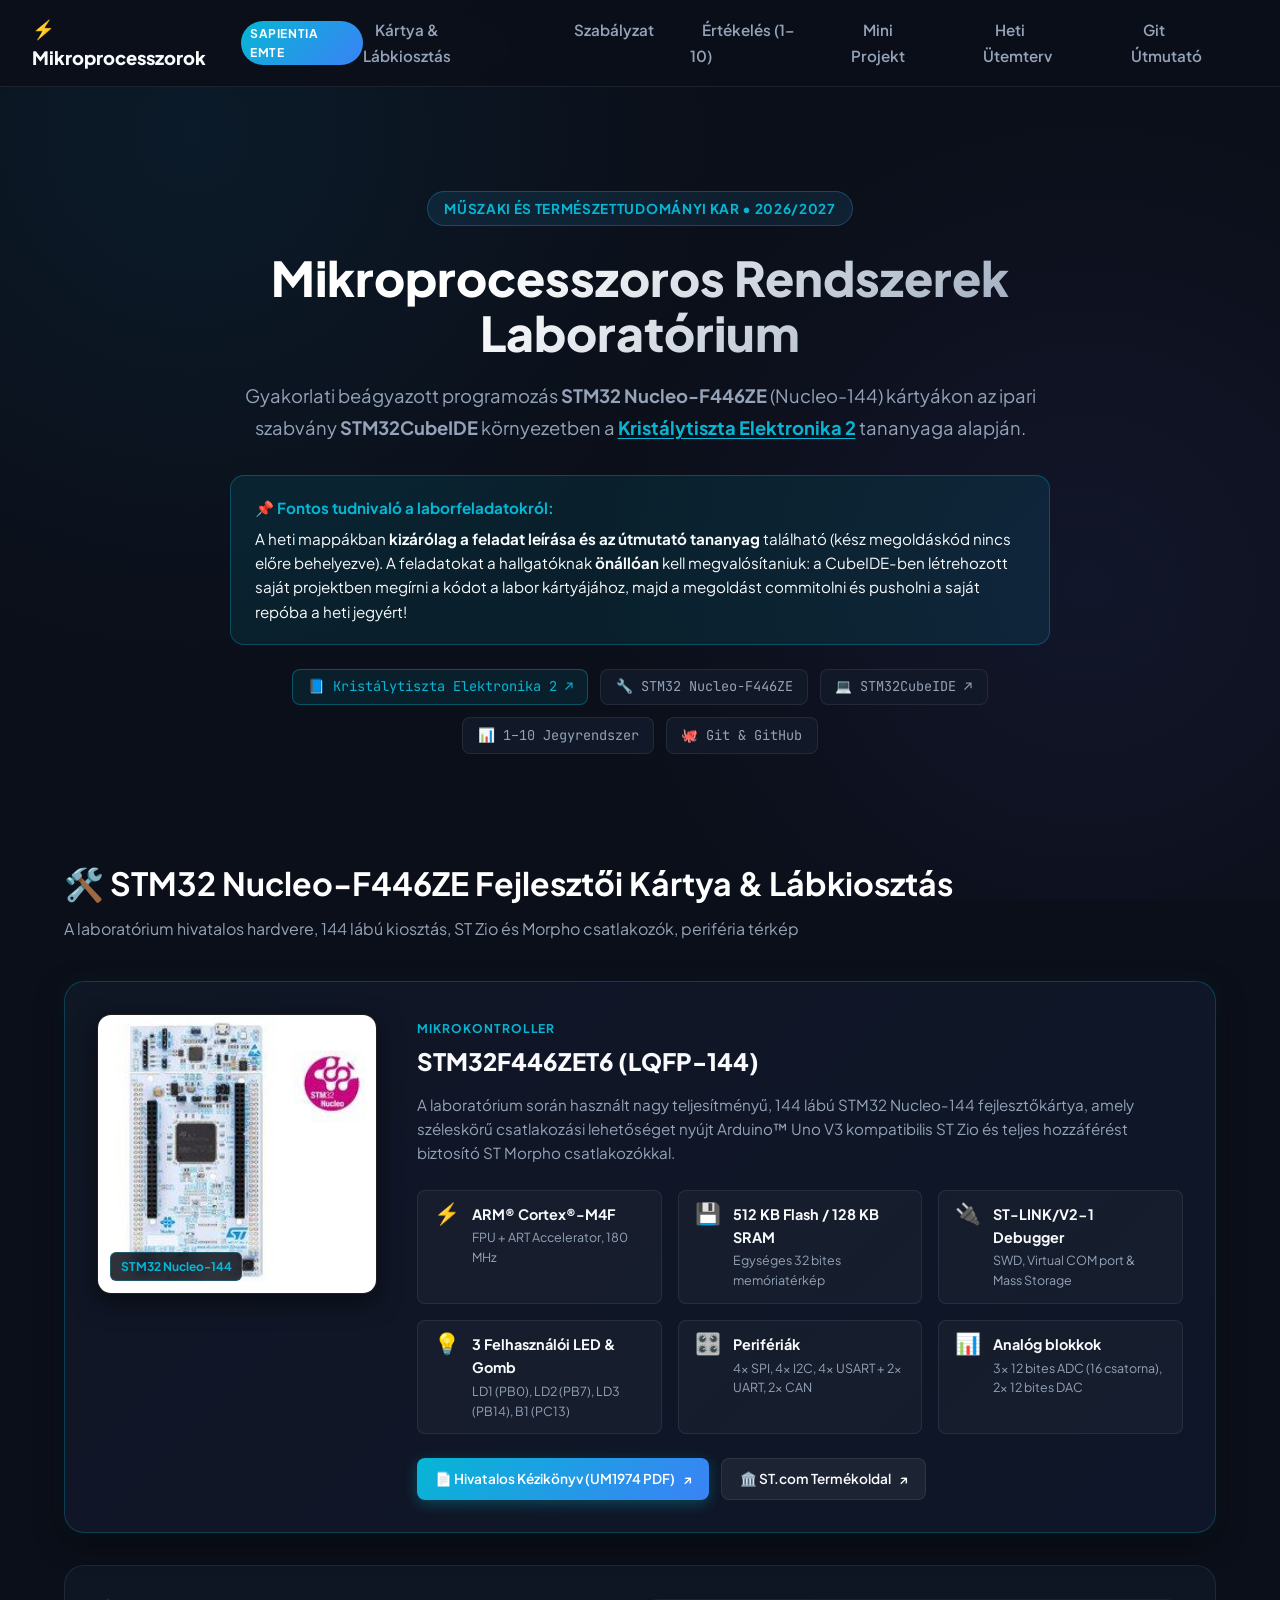
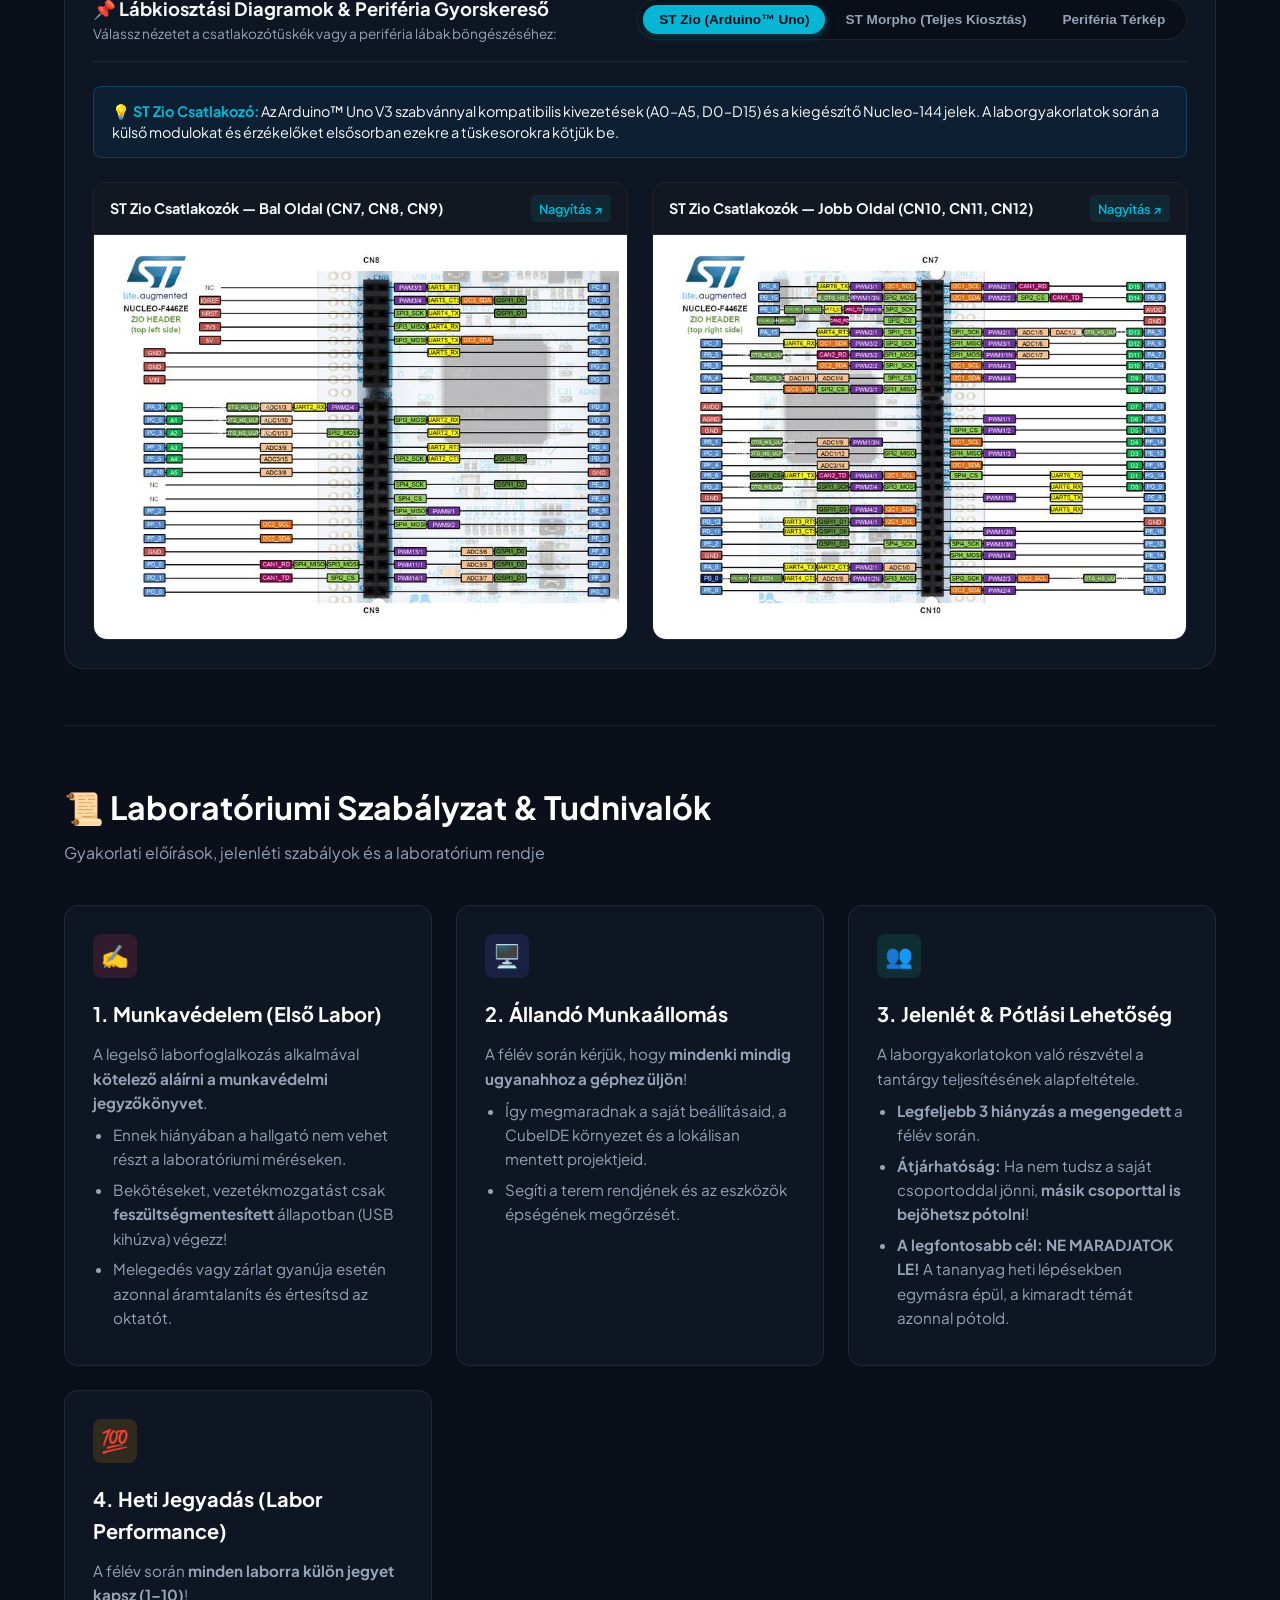
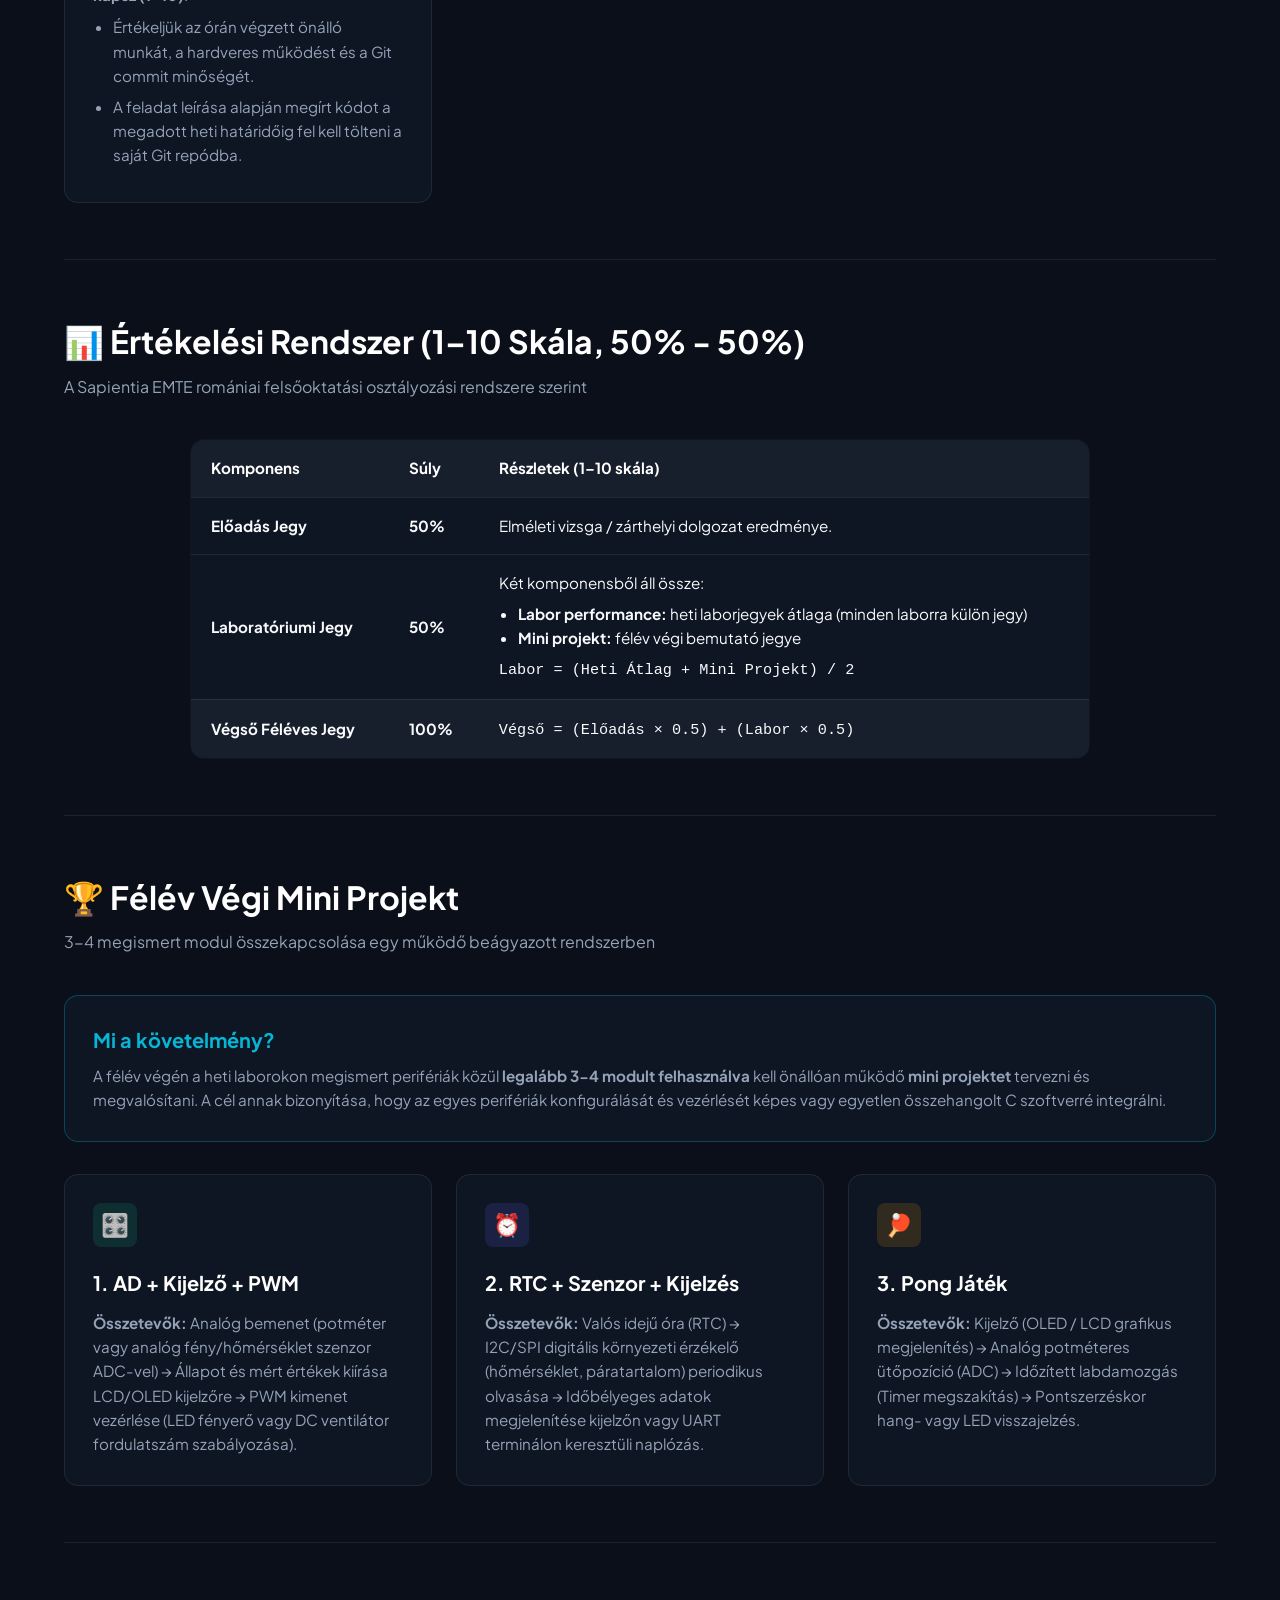
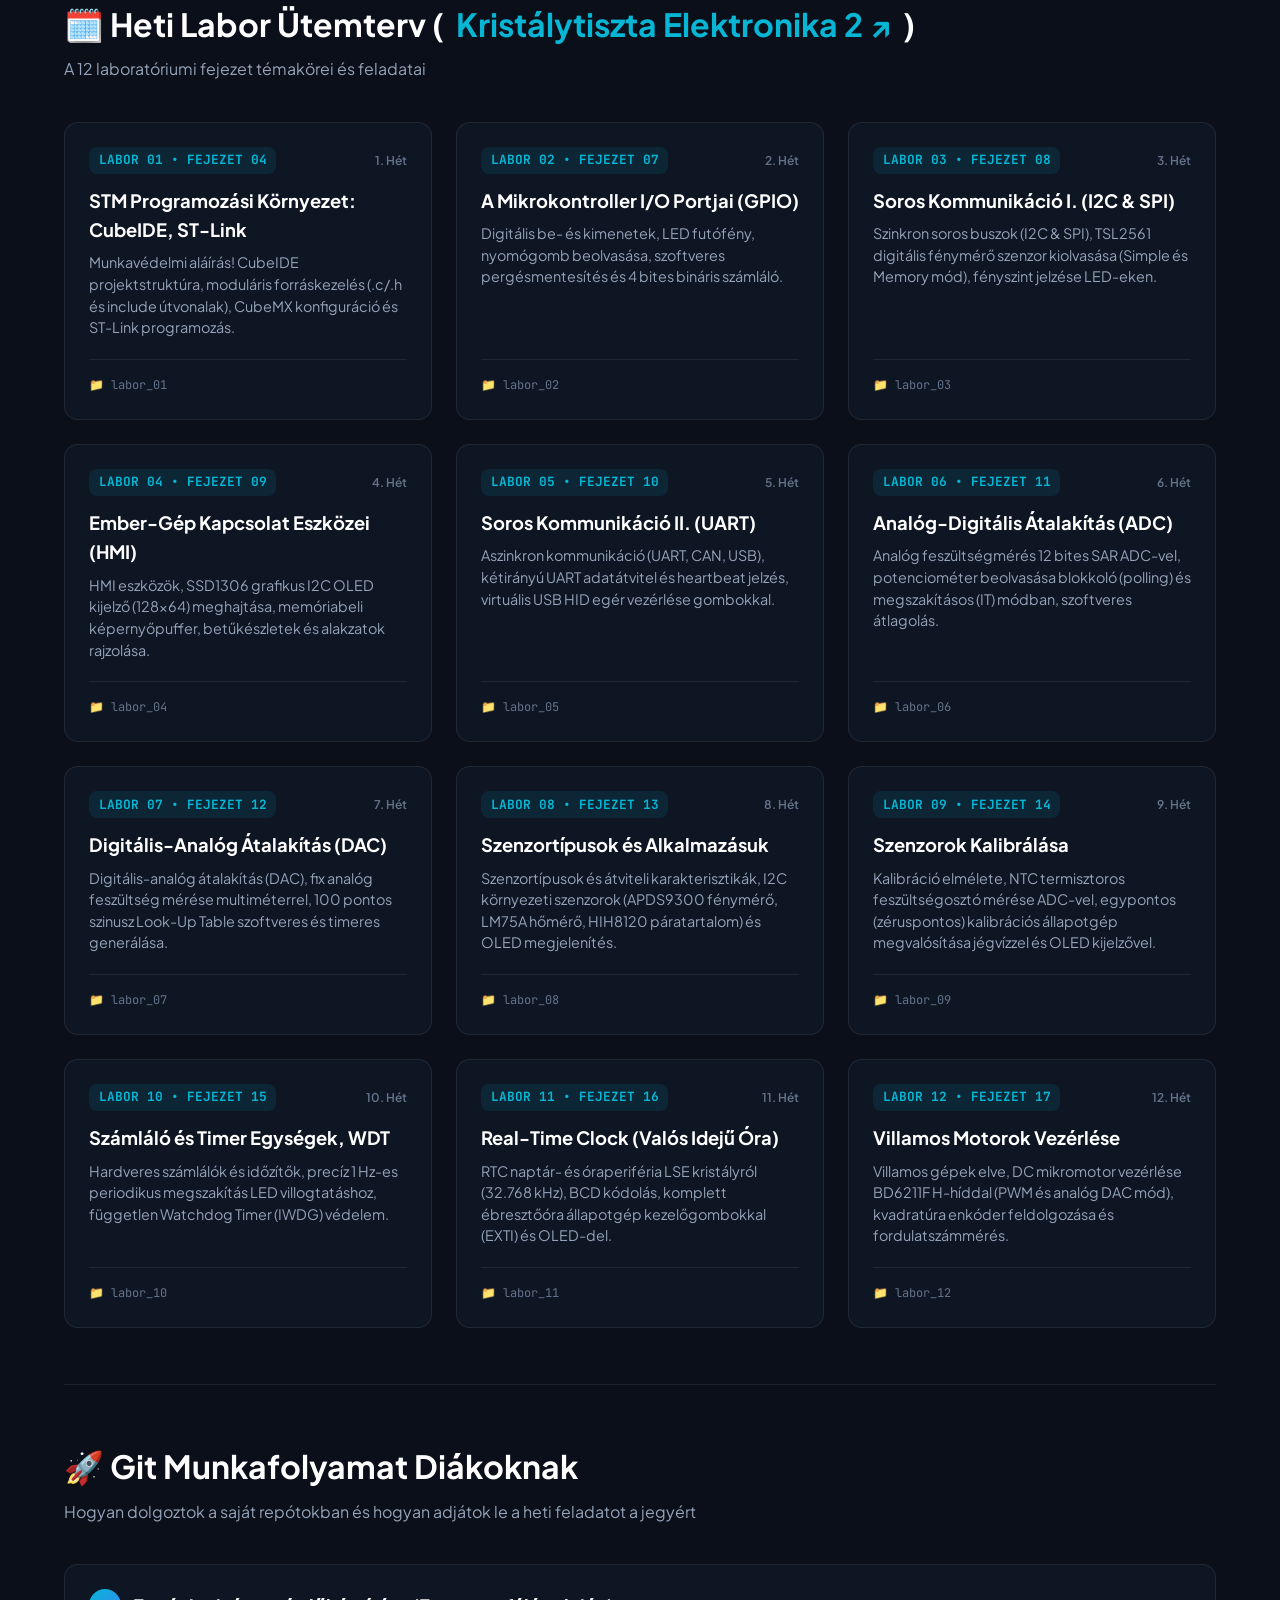
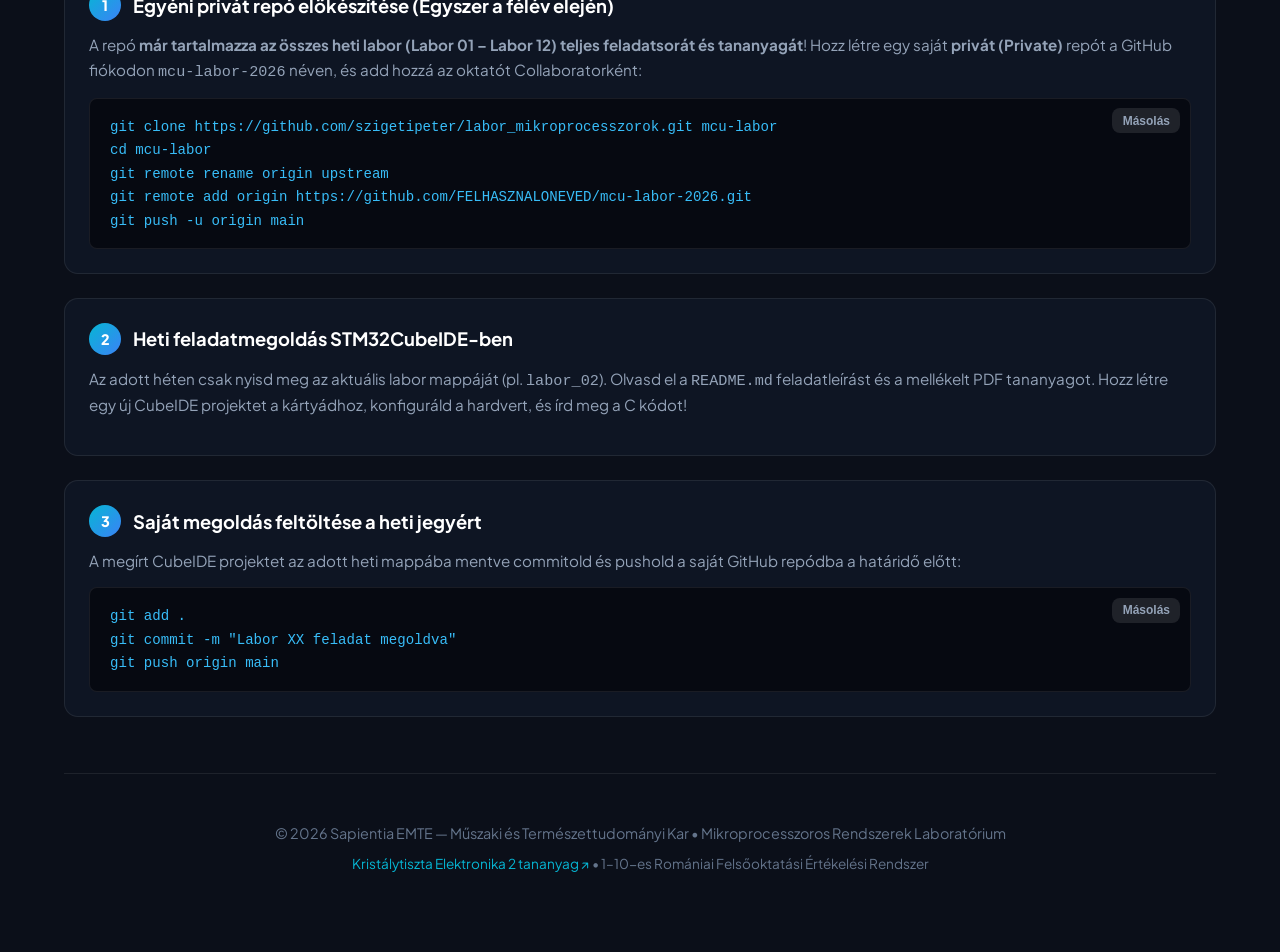
==== docs/index.html @ a6f8deb2 "Labor gyakorlatok" ====
<!DOCTYPE html>
<html lang="hu">
<head>
  <meta charset="UTF-8">
  <meta name="viewport" content="width=device-width, initial-scale=1.0">
  <title>Mikroprocesszoros Rendszerek Laboratórium | Sapientia EMTE</title>
  <meta name="description" content="Hivatalos laboratóriumi útmutató, szabályzat, 1-10-es értékelési rendszer, heti tananyag és mini projekt követelmények.">
  <link rel="stylesheet" href="style.css">
</head>
<body>

  <!-- NAVIGATION -->
  <nav class="navbar">
    <a href="#" class="nav-brand">
      <span>⚡ Mikroprocesszorok</span>
      <span class="nav-badge">Sapientia EMTE</span>
    </a>
    <ul class="nav-links">
      <li><a href="#hardver">Kártya & Lábkiosztás</a></li>
      <li><a href="#szabalyzat">Szabályzat</a></li>
      <li><a href="#erteceles">Értékelés (1–10)</a></li>
      <li><a href="#miniprojekt">Mini Projekt</a></li>
      <li><a href="#utemterv">Heti Ütemterv</a></li>
      <li><a href="#git-utmutato">Git Útmutató</a></li>
    </ul>
  </nav>

  <div class="container">

    <!-- HERO SECTION -->
    <header class="hero">
      <div class="hero-subtitle">Műszaki és Természettudományi Kar • 2026/2027</div>
      <h1>Mikroprocesszoros Rendszerek Laboratórium</h1>
      <p>
        Gyakorlati beágyazott programozás <strong>STM32 Nucleo-F446ZE</strong> (Nucleo-144) kártyákon az ipari szabvány <strong>STM32CubeIDE</strong> környezetben a <a href="https://crystalclearelectronics2.eu/hu/" target="_blank" rel="noopener noreferrer" style="color: var(--accent-cyan); text-decoration: underline; text-underline-offset: 3px;"><strong>Kristálytiszta Elektronika 2</strong></a> tananyaga alapján.
      </p>

      <!-- FONTOS MEGJEGYZÉS: FELADATOK ÉS KÓDÍRÁS -->
      <div style="background: rgba(6, 182, 212, 0.1); border: 1px solid rgba(6, 182, 212, 0.3); border-radius: var(--radius-md); padding: 1.25rem 1.5rem; margin: 1.5rem auto; max-width: 820px; text-align: left; font-size: 0.95rem;">
        <strong style="color: var(--accent-cyan); display: flex; align-items: center; gap: 0.5rem; margin-bottom: 0.4rem;">
          📌 Fontos tudnivaló a laborfeladatokról:
        </strong>
        A heti mappákban <strong>kizárólag a feladat leírása és az útmutató tananyag</strong> található (kész megoldáskód nincs előre behelyezve). 
        A feladatokat a hallgatóknak <strong>önállóan</strong> kell megvalósítaniuk: a CubeIDE-ben létrehozott saját projektben megírni a kódot a labor kártyájához, majd a megoldást commitolni és pusholni a saját repóba a heti jegyért!
      </div>

      <div class="hero-tags">
        <a href="https://crystalclearelectronics2.eu/hu/" target="_blank" rel="noopener noreferrer" class="tag tag-highlight" title="Kristálytiszta Elektronika 2 hivatalos tananyag weboldal">
          📘 Kristálytiszta Elektronika 2 ↗
        </a>
        <a href="#hardver" class="tag" title="Ugrás a kártya és lábkiosztás szekcióhoz">
          🔧 STM32 Nucleo-F446ZE
        </a>
        <a href="https://www.st.com/en/development-tools/stm32cubeide.html" target="_blank" rel="noopener noreferrer" class="tag" title="STMicroelectronics STM32CubeIDE">
          💻 STM32CubeIDE ↗
        </a>
        <a href="#erteceles" class="tag" title="Ugrás az értékelési rendszerhez">
          📊 1–10 Jegyrendszer
        </a>
        <a href="#git-utmutato" class="tag" title="Ugrás a Git munkafolyamathoz">
          🐙 Git & GitHub
        </a>
      </div>
    </header>

    <!-- SECTION: FEJLESZTŐI KÁRTYA & LÁBKIOSZTÁS -->
    <section id="hardver">
      <div class="section-header">
        <h2>🛠️ STM32 Nucleo-F446ZE Fejlesztői Kártya & Lábkiosztás</h2>
        <p>A laboratórium hivatalos hardvere, 144 lábú kiosztás, ST Zio és Morpho csatlakozók, periféria térkép</p>
      </div>

      <!-- KÁRTYA ÁTTEKINTÉS ÉS FŐBB SPECIFIKÁCIÓK -->
      <div class="card board-card" style="margin-bottom: 2rem;">
        <div class="board-overview-grid">
          <div class="board-image-wrap">
            <img src="img/nucleo_f446ze.jpg" alt="STM32 Nucleo-F446ZE Fejlesztői Kártya" class="board-photo">
            <div class="board-photo-badge">STM32 Nucleo-144</div>
          </div>
          <div class="board-info-wrap">
            <div class="board-chip-title">
              <span class="chip-label">Mikrokontroller</span>
              <h3>STM32F446ZET6 (LQFP-144)</h3>
            </div>
            <p class="board-summary">
              A laboratórium során használt nagy teljesítményű, 144 lábú STM32 Nucleo-144 fejlesztőkártya, amely széleskörű csatlakozási lehetőséget nyújt Arduino™ Uno V3 kompatibilis ST Zio és teljes hozzáférést biztosító ST Morpho csatlakozókkal.
            </p>

            <div class="specs-grid">
              <div class="spec-item">
                <span class="spec-icon">⚡</span>
                <div>
                  <strong>ARM® Cortex®-M4F</strong>
                  <small>FPU + ART Accelerator, 180 MHz</small>
                </div>
              </div>
              <div class="spec-item">
                <span class="spec-icon">💾</span>
                <div>
                  <strong>512 KB Flash / 128 KB SRAM</strong>
                  <small>Egységes 32 bites memóriatérkép</small>
                </div>
              </div>
              <div class="spec-item">
                <span class="spec-icon">🔌</span>
                <div>
                  <strong>ST-LINK/V2-1 Debugger</strong>
                  <small>SWD, Virtual COM port & Mass Storage</small>
                </div>
              </div>
              <div class="spec-item">
                <span class="spec-icon">💡</span>
                <div>
                  <strong>3 Felhasználói LED & Gomb</strong>
                  <small>LD1 (PB0), LD2 (PB7), LD3 (PB14), B1 (PC13)</small>
                </div>
              </div>
              <div class="spec-item">
                <span class="spec-icon">🎛️</span>
                <div>
                  <strong>Perifériák</strong>
                  <small>4x SPI, 4x I2C, 4x USART + 2x UART, 2x CAN</small>
                </div>
              </div>
              <div class="spec-item">
                <span class="spec-icon">📊</span>
                <div>
                  <strong>Analóg blokkok</strong>
                  <small>3x 12 bites ADC (16 csatorna), 2x 12 bites DAC</small>
                </div>
              </div>
            </div>

            <div class="doc-links">
              <a href="https://www.st.com/resource/en/user_manual/um1974-stm32-nucleo144-boards-mb1137-stmicroelectronics.pdf" target="_blank" rel="noopener noreferrer" class="btn btn-primary">
                <span>📄 Hivatalos Kézikönyv (UM1974 PDF)</span>
                <span class="external-icon">↗</span>
              </a>
              <a href="https://www.st.com/en/evaluation-tools/nucleo-f446ze.html" target="_blank" rel="noopener noreferrer" class="btn btn-secondary">
                <span>🏛️ ST.com Termékoldal</span>
                <span class="external-icon">↗</span>
              </a>
            </div>
          </div>
        </div>
      </div>

      <!-- INTERAKTÍV LÁBKIOSZTÁSI DIAGRAMOK & TÁBLÁZATOK -->
      <div class="diagram-section-card">
        <div class="diagram-tabs-header">
          <div class="tab-title-group">
            <h3>📌 Lábkiosztási Diagramok & Periféria Gyorskereső</h3>
            <p>Válassz nézetet a csatlakozótüskék vagy a periféria lábak böngészéséhez:</p>
          </div>
          <div class="diagram-tabs" role="tablist">
            <button class="diagram-tab-btn active" data-tab="tab-zio" role="tab" aria-selected="true">
              ST Zio (Arduino™ Uno)
            </button>
            <button class="diagram-tab-btn" data-tab="tab-morpho" role="tab" aria-selected="false">
              ST Morpho (Teljes Kiosztás)
            </button>
            <button class="diagram-tab-btn" data-tab="tab-periferiak" role="tab" aria-selected="false">
              Periféria Térkép
            </button>
          </div>
        </div>

        <!-- TAB 1: ST ZIO CONNECTORS -->
        <div class="diagram-panel active" id="tab-zio" role="tabpanel">
          <div class="panel-desc-alert">
            <strong>💡 ST Zio Csatlakozó:</strong> Az Arduino™ Uno V3 szabvánnyal kompatibilis kivezetések (A0–A5, D0–D15) és a kiegészítő Nucleo-144 jelek. A laborgyakorlatok során a külső modulokat és érzékelőket elsősorban ezekre a tüskesorokra kötjük be.
          </div>
          <div class="diagram-grid">
            <div class="diagram-box">
              <div class="diagram-box-header">
                <h4>ST Zio Csatlakozók — Bal Oldal (CN7, CN8, CN9)</h4>
                <a href="img/nucleo_f446ze_zio_left.jpg" target="_blank" class="zoom-link" title="Megnyitás teljes méretben">Nagyítás ↗</a>
              </div>
              <div class="diagram-img-wrap">
                <img src="img/nucleo_f446ze_zio_left.jpg" alt="ST Zio Bal Oldal Lábkiosztás" loading="lazy">
              </div>
            </div>
            <div class="diagram-box">
              <div class="diagram-box-header">
                <h4>ST Zio Csatlakozók — Jobb Oldal (CN10, CN11, CN12)</h4>
                <a href="img/nucleo_f446ze_zio_right.jpg" target="_blank" class="zoom-link" title="Megnyitás teljes méretben">Nagyítás ↗</a>
              </div>
              <div class="diagram-img-wrap">
                <img src="img/nucleo_f446ze_zio_right.jpg" alt="ST Zio Jobb Oldal Lábkiosztás" loading="lazy">
              </div>
            </div>
          </div>
        </div>

        <!-- TAB 2: ST MORPHO CONNECTORS -->
        <div class="diagram-panel" id="tab-morpho" role="tabpanel" style="display: none;">
          <div class="panel-desc-alert">
            <strong>🔌 ST Morpho Csatlakozó:</strong> A kétoldali sűrű tüskesor közvetlen hozzáférést biztosít a kontroller mind az 144 kivezetéséhez (CN11 és CN12).
          </div>
          <div class="diagram-grid">
            <div class="diagram-box">
              <div class="diagram-box-header">
                <h4>ST Morpho Csatlakozók — Bal Oldal (CN11)</h4>
                <a href="img/nucleo_f446ze_morpho_left.jpg" target="_blank" class="zoom-link" title="Megnyitás teljes méretben">Nagyítás ↗</a>
              </div>
              <div class="diagram-img-wrap">
                <img src="img/nucleo_f446ze_morpho_left.jpg" alt="ST Morpho Bal Oldal Lábkiosztás" loading="lazy">
              </div>
            </div>
            <div class="diagram-box">
              <div class="diagram-box-header">
                <h4>ST Morpho Csatlakozók — Jobb Oldal (CN12)</h4>
                <a href="img/nucleo_f446ze_morpho_right.jpg" target="_blank" class="zoom-link" title="Megnyitás teljes méretben">Nagyítás ↗</a>
              </div>
              <div class="diagram-img-wrap">
                <img src="img/nucleo_f446ze_morpho_right.jpg" alt="ST Morpho Jobb Oldal Lábkiosztás" loading="lazy">
              </div>
            </div>
          </div>
        </div>

        <!-- TAB 3: PERIFÉRIA GYORSKERESŐ TÁBLÁZAT -->
        <div class="diagram-panel" id="tab-periferiak" role="tabpanel" style="display: none;">
          <div class="panel-desc-alert">
            <strong>⚡ Leggyakrabban használt laboratóriumi lábak:</strong> Az alábbi táblázatban azonnal megtalálod a heti feladatokhoz szükséges gyári LED, nyomógomb és kommunikációs busz kivezetéseket.
          </div>
          <div class="table-responsive">
            <table class="pin-mapping-table">
              <thead>
                <tr>
                  <th>Funkció / Periféria</th>
                  <th>Kivezetés (Pin)</th>
                  <th>ST Zio / Csatlakozó</th>
                  <th>Leírás & Használat a Laboron</th>
                </tr>
              </thead>
              <tbody>
                <tr>
                  <td><span class="pin-badge led-green">LD1 (Zöld LED)</span></td>
                  <td><code>PB0</code></td>
                  <td>Alaplapi LED</td>
                  <td>Labor 02: Első GPIO kimeneti és villogtató programok, futás visszajelzés</td>
                </tr>
                <tr>
                  <td><span class="pin-badge led-blue">LD2 (Kék LED)</span></td>
                  <td><code>PB7</code></td>
                  <td>Alaplapi LED</td>
                  <td>Állapotgép és időzített villogtatás (Timer/PWM)</td>
                </tr>
                <tr>
                  <td><span class="pin-badge led-red">LD3 (Piros LED)</span></td>
                  <td><code>PB14</code></td>
                  <td>Alaplapi LED</td>
                  <td>Hibaállapot vagy küszöbérték túllépés jelzése</td>
                </tr>
                <tr>
                  <td><span class="pin-badge button-blue">B1 Felhasználói Gomb</span></td>
                  <td><code>PC13</code></td>
                  <td>Alaplapi Nyomógomb</td>
                  <td>Kék gomb, aktív alacsony (Pull-up javasolt), külső megszakítás (EXTI13)</td>
                </tr>
                <tr>
                  <td><span class="pin-badge uart">ST-Link Virtual COM</span></td>
                  <td><code>PD8</code> (TX), <code>PD9</code> (RX)</td>
                  <td>USART3 (USB-n keresztül)</td>
                  <td>Soros terminál (PuTTY / TeraTerm), printf kimenet PC-re</td>
                </tr>
                <tr>
                  <td><span class="pin-badge i2c">I2C1 Busz</span></td>
                  <td><code>PB8</code> (SCL), <code>PB9</code> (SDA)</td>
                  <td>D15 (SCL), D14 (SDA)</td>
                  <td>Külső digitális hőmérő, OLED kijelző és környezeti szenzorok</td>
                </tr>
                <tr>
                  <td><span class="pin-badge spi">SPI1 Busz</span></td>
                  <td><code>PA5</code> (SCK), <code>PA6</code> (MISO), <code>PA7</code> (MOSI), <code>PD14</code> (CS)</td>
                  <td>D13 (SCK), D12 (MISO), D11 (MOSI)</td>
                  <td>Nagysebességű grafikus kijelzők, SPI memóriák</td>
                </tr>
                <tr>
                  <td><span class="pin-badge adc">Analóg Bemenetek (ADC)</span></td>
                  <td><code>PA3</code> (A0), <code>PC0</code> (A1), <code>PC3</code> (A2)</td>
                  <td>A0, A1, A2 tüskék</td>
                  <td>Potenciométer, analóg fotoellenállás vagy analóg hőmérő mérése</td>
                </tr>
                <tr>
                  <td><span class="pin-badge dac">Analóg Kimenet (DAC)</span></td>
                  <td><code>PA4</code> (DAC_OUT1)</td>
                  <td>A2 tüske / CN9-4</td>
                  <td>Labor 07: Szinusz és tetszőleges analóg feszültség előállítása</td>
                </tr>
              </tbody>
            </table>
          </div>
        </div>
      </div>
    </section>

    <!-- SECTION: SZABÁLYZAT -->
    <section id="szabalyzat">
      <div class="section-header">
        <h2>📜 Laboratóriumi Szabályzat & Tudnivalók</h2>
        <p>Gyakorlati előírások, jelenléti szabályok és a laboratórium rendje</p>
      </div>

      <div class="grid-2">
        <div class="card accent-rose">
          <div class="card-icon">✍️</div>
          <h3>1. Munkavédelem (Első Labor)</h3>
          <p>A legelső laborfoglalkozás alkalmával <strong>kötelező aláírni a munkavédelmi jegyzőkönyvet</strong>.</p>
          <ul>
            <li>Ennek hiányában a hallgató nem vehet részt a laboratóriumi méréseken.</li>
            <li>Bekötéseket, vezetékmozgatást csak <strong>feszültségmentesített</strong> állapotban (USB kihúzva) végezz!</li>
            <li>Melegedés vagy zárlat gyanúja esetén azonnal áramtalaníts és értesítsd az oktatót.</li>
          </ul>
        </div>

        <div class="card accent-indigo">
          <div class="card-icon">🖥️</div>
          <h3>2. Állandó Munkaállomás</h3>
          <p>A félév során kérjük, hogy <strong>mindenki mindig ugyanahhoz a géphez üljön</strong>!</p>
          <ul>
            <li>Így megmaradnak a saját beállításaid, a CubeIDE környezet és a lokálisan mentett projektjeid.</li>
            <li>Segíti a terem rendjének és az eszközök épségének megőrzését.</li>
          </ul>
        </div>

        <div class="card accent-emerald">
          <div class="card-icon">👥</div>
          <h3>3. Jelenlét & Pótlási Lehetőség</h3>
          <p>A laborgyakorlatokon való részvétel a tantárgy teljesítésének alapfeltétele.</p>
          <ul>
            <li><strong>Legfeljebb 3 hiányzás a megengedett</strong> a félév során.</li>
            <li><strong>Átjárhatóság:</strong> Ha nem tudsz a saját csoportoddal jönni, <strong>másik csoporttal is bejöhetsz pótolni</strong>!</li>
            <li><strong>A legfontosabb cél: NE MARADJATOK LE!</strong> A tananyag heti lépésekben egymásra épül, a kimaradt témát azonnal pótold.</li>
          </ul>
        </div>

        <div class="card accent-amber">
          <div class="card-icon">💯</div>
          <h3>4. Heti Jegyadás (Labor Performance)</h3>
          <p>A félév során <strong>minden laborra külön jegyet kapsz (1–10)</strong>!</p>
          <ul>
            <li>Értékeljük az órán végzett önálló munkát, a hardveres működést és a Git commit minőségét.</li>
            <li>A feladat leírása alapján megírt kódot a megadott heti határidőig fel kell tölteni a saját Git repódba.</li>
          </ul>
        </div>
      </div>
    </section>

    <!-- SECTION: ÉRTÉKELÉS -->
    <section id="erteceles">
      <div class="section-header">
        <h2>📊 Értékelési Rendszer (1–10 Skála, 50% - 50%)</h2>
        <p>A Sapientia EMTE romániai felsőoktatási osztályozási rendszere szerint</p>
      </div>

      <div class="grading-container">
        <table class="grading-table">
          <thead>
            <tr>
              <th>Komponens</th>
              <th>Súly</th>
              <th>Részletek (1–10 skála)</th>
            </tr>
          </thead>
          <tbody>
            <tr>
              <td><strong>Előadás Jegy</strong></td>
              <td><strong>50%</strong></td>
              <td>Elméleti vizsga / zárthelyi dolgozat eredménye.</td>
            </tr>
            <tr>
              <td><strong>Laboratóriumi Jegy</strong></td>
              <td><strong>50%</strong></td>
              <td>
                Két komponensből áll össze:
                <ul style="margin-top: 0.4rem; padding-left: 1.2rem;">
                  <li><strong>Labor performance:</strong> heti laborjegyek átlaga (minden laborra külön jegy)</li>
                  <li><strong>Mini projekt:</strong> félév végi bemutató jegye</li>
                </ul>
                <code style="display: inline-block; margin-top: 0.5rem;">Labor = (Heti Átlag + Mini Projekt) / 2</code>
              </td>
            </tr>
            <tr style="background: rgba(255,255,255,0.04);">
              <td><strong>Végső Féléves Jegy</strong></td>
              <td><strong>100%</strong></td>
              <td><code>Végső = (Előadás × 0.5) + (Labor × 0.5)</code></td>
            </tr>
          </tbody>
        </table>
      </div>
    </section>

    <!-- SECTION: MINI PROJEKT -->
    <section id="miniprojekt">
      <div class="section-header">
        <h2>🏆 Félév Végi Mini Projekt</h2>
        <p>3-4 megismert modul összekapcsolása egy működő beágyazott rendszerben</p>
      </div>

      <div class="card" style="margin-bottom: 2rem; border-color: rgba(6, 182, 212, 0.3);">
        <h3 style="color: var(--accent-cyan); margin-bottom: 0.5rem;">Mi a követelmény?</h3>
        <p>
          A félév végén a heti laborokon megismert perifériák közül 
          <strong>legalább 3-4 modult felhasználva</strong> kell önállóan működő <strong>mini projektet</strong> tervezni és megvalósítani.
          A cél annak bizonyítása, hogy az egyes perifériák konfigurálását és vezérlését képes vagy egyetlen összehangolt C szoftverré integrálni.
        </p>
      </div>

      <div class="grid-3">
        <!-- Példa 1 -->
        <div class="card accent-emerald">
          <div class="card-icon">🎛️</div>
          <h3>1. AD + Kijelző + PWM</h3>
          <p><strong>Összetevők:</strong> Analóg bemenet (potméter vagy analóg fény/hőmérséklet szenzor ADC-vel) &rarr; Állapot és mért értékek kiírása LCD/OLED kijelzőre &rarr; PWM kimenet vezérlése (LED fényerő vagy DC ventilátor fordulatszám szabályozása).</p>
        </div>

        <!-- Példa 2 -->
        <div class="card accent-indigo">
          <div class="card-icon">⏰</div>
          <h3>2. RTC + Szenzor + Kijelzés</h3>
          <p><strong>Összetevők:</strong> Valós idejű óra (RTC) &rarr; I2C/SPI digitális környezeti érzékelő (hőmérséklet, páratartalom) periodikus olvasása &rarr; Időbélyeges adatok megjelenítése kijelzőn vagy UART terminálon keresztüli naplózás.</p>
        </div>

        <!-- Példa 3 -->
        <div class="card accent-amber">
          <div class="card-icon">🏓</div>
          <h3>3. Pong Játék</h3>
          <p><strong>Összetevők:</strong> Kijelző (OLED / LCD grafikus megjelenítés) &rarr; Analóg potméteres ütőpozíció (ADC) &rarr; Időzített labdamozgás (Timer megszakítás) &rarr; Pontszerzéskor hang- vagy LED visszajelzés.</p>
        </div>
      </div>
    </section>

    <!-- SECTION: HETI ÜTEMTERV -->
    <section id="utemterv">
      <div class="section-header">
        <h2>🗓️ Heti Labor Ütemterv (<a href="https://crystalclearelectronics2.eu/hu/" target="_blank" rel="noopener noreferrer" style="color: var(--accent-cyan); text-decoration: none;">Kristálytiszta Elektronika 2 ↗</a>)</h2>
        <p>A 12 laboratóriumi fejezet témakörei és feladatai</p>
      </div>

      <div class="schedule-grid">
        <!-- Labor 01 (Fejezet 04) -->
        <div class="lab-item">
          <div class="lab-header">
            <span class="lab-num">LABOR 01 • FEJEZET 04</span>
            <span class="lab-badge">1. Hét</span>
          </div>
          <div class="lab-title">STM Programozási Környezet: CubeIDE, ST-Link</div>
          <p class="lab-desc">Munkavédelmi aláírás! CubeIDE projektstruktúra, moduláris forráskezelés (.c/.h és include útvonalak), CubeMX konfiguráció és ST-Link programozás.</p>
          <div class="lab-meta">
            <span class="lab-folder">📁 labor_01</span>
          </div>
        </div>

        <!-- Labor 02 (Fejezet 07) -->
        <div class="lab-item">
          <div class="lab-header">
            <span class="lab-num">LABOR 02 • FEJEZET 07</span>
            <span class="lab-badge">2. Hét</span>
          </div>
          <div class="lab-title">A Mikrokontroller I/O Portjai (GPIO)</div>
          <p class="lab-desc">Digitális be- és kimenetek, LED futófény, nyomógomb beolvasása, szoftveres pergésmentesítés és 4 bites bináris számláló.</p>
          <div class="lab-meta">
            <span class="lab-folder">📁 labor_02</span>
          </div>
        </div>

        <!-- Labor 03 (Fejezet 08) -->
        <div class="lab-item">
          <div class="lab-header">
            <span class="lab-num">LABOR 03 • FEJEZET 08</span>
            <span class="lab-badge">3. Hét</span>
          </div>
          <div class="lab-title">Soros Kommunikáció I. (I2C & SPI)</div>
          <p class="lab-desc">Szinkron soros buszok (I2C & SPI), TSL2561 digitális fénymérő szenzor kiolvasása (Simple és Memory mód), fényszint jelzése LED-eken.</p>
          <div class="lab-meta">
            <span class="lab-folder">📁 labor_03</span>
          </div>
        </div>

        <!-- Labor 04 (Fejezet 09) -->
        <div class="lab-item">
          <div class="lab-header">
            <span class="lab-num">LABOR 04 • FEJEZET 09</span>
            <span class="lab-badge">4. Hét</span>
          </div>
          <div class="lab-title">Ember-Gép Kapcsolat Eszközei (HMI)</div>
          <p class="lab-desc">HMI eszközök, SSD1306 grafikus I2C OLED kijelző (128x64) meghajtása, memóriabeli képernyőpuffer, betűkészletek és alakzatok rajzolása.</p>
          <div class="lab-meta">
            <span class="lab-folder">📁 labor_04</span>
          </div>
        </div>

        <!-- Labor 05 (Fejezet 10) -->
        <div class="lab-item">
          <div class="lab-header">
            <span class="lab-num">LABOR 05 • FEJEZET 10</span>
            <span class="lab-badge">5. Hét</span>
          </div>
          <div class="lab-title">Soros Kommunikáció II. (UART)</div>
          <p class="lab-desc">Aszinkron kommunikáció (UART, CAN, USB), kétirányú UART adatátvitel és heartbeat jelzés, virtuális USB HID egér vezérlése gombokkal.</p>
          <div class="lab-meta">
            <span class="lab-folder">📁 labor_05</span>
          </div>
        </div>

        <!-- Labor 06 (Fejezet 11) -->
        <div class="lab-item">
          <div class="lab-header">
            <span class="lab-num">LABOR 06 • FEJEZET 11</span>
            <span class="lab-badge">6. Hét</span>
          </div>
          <div class="lab-title">Analóg-Digitális Átalakítás (ADC)</div>
          <p class="lab-desc">Analóg feszültségmérés 12 bites SAR ADC-vel, potenciométer beolvasása blokkoló (polling) és megszakításos (IT) módban, szoftveres átlagolás.</p>
          <div class="lab-meta">
            <span class="lab-folder">📁 labor_06</span>
          </div>
        </div>

        <!-- Labor 07 (Fejezet 12) -->
        <div class="lab-item">
          <div class="lab-header">
            <span class="lab-num">LABOR 07 • FEJEZET 12</span>
            <span class="lab-badge">7. Hét</span>
          </div>
          <div class="lab-title">Digitális-Analóg Átalakítás (DAC)</div>
          <p class="lab-desc">Digitális-analóg átalakítás (DAC), fix analóg feszültség mérése multiméterrel, 100 pontos szinusz Look-Up Table szoftveres és timeres generálása.</p>
          <div class="lab-meta">
            <span class="lab-folder">📁 labor_07</span>
          </div>
        </div>

        <!-- Labor 08 (Fejezet 13) -->
        <div class="lab-item">
          <div class="lab-header">
            <span class="lab-num">LABOR 08 • FEJEZET 13</span>
            <span class="lab-badge">8. Hét</span>
          </div>
          <div class="lab-title">Szenzortípusok és Alkalmazásuk</div>
          <p class="lab-desc">Szenzortípusok és átviteli karakterisztikák, I2C környezeti szenzorok (APDS9300 fénymérő, LM75A hőmérő, HIH8120 páratartalom) és OLED megjelenítés.</p>
          <div class="lab-meta">
            <span class="lab-folder">📁 labor_08</span>
          </div>
        </div>

        <!-- Labor 09 (Fejezet 14) -->
        <div class="lab-item">
          <div class="lab-header">
            <span class="lab-num">LABOR 09 • FEJEZET 14</span>
            <span class="lab-badge">9. Hét</span>
          </div>
          <div class="lab-title">Szenzorok Kalibrálása</div>
          <p class="lab-desc">Kalibráció elmélete, NTC termisztoros feszültségosztó mérése ADC-vel, egypontos (zéruspontos) kalibrációs állapotgép megvalósítása jégvízzel és OLED kijelzővel.</p>
          <div class="lab-meta">
            <span class="lab-folder">📁 labor_09</span>
          </div>
        </div>

        <!-- Labor 10 (Fejezet 15) -->
        <div class="lab-item">
          <div class="lab-header">
            <span class="lab-num">LABOR 10 • FEJEZET 15</span>
            <span class="lab-badge">10. Hét</span>
          </div>
          <div class="lab-title">Számláló és Timer Egységek, WDT</div>
          <p class="lab-desc">Hardveres számlálók és időzítők, precíz 1 Hz-es periodikus megszakítás LED villogtatáshoz, független Watchdog Timer (IWDG) védelem.</p>
          <div class="lab-meta">
            <span class="lab-folder">📁 labor_10</span>
          </div>
        </div>

        <!-- Labor 11 (Fejezet 16) -->
        <div class="lab-item">
          <div class="lab-header">
            <span class="lab-num">LABOR 11 • FEJEZET 16</span>
            <span class="lab-badge">11. Hét</span>
          </div>
          <div class="lab-title">Real-Time Clock (Valós Idejű Óra)</div>
          <p class="lab-desc">RTC naptár- és óraperiféria LSE kristályról (32.768 kHz), BCD kódolás, komplett ébresztőóra állapotgép kezelőgombokkal (EXTI) és OLED-del.</p>
          <div class="lab-meta">
            <span class="lab-folder">📁 labor_11</span>
          </div>
        </div>

        <!-- Labor 12 (Fejezet 17) -->
        <div class="lab-item">
          <div class="lab-header">
            <span class="lab-num">LABOR 12 • FEJEZET 17</span>
            <span class="lab-badge">12. Hét</span>
          </div>
          <div class="lab-title">Villamos Motorok Vezérlése</div>
          <p class="lab-desc">Villamos gépek elve, DC mikromotor vezérlése BD6211F H-híddal (PWM és analóg DAC mód), kvadratúra enkóder feldolgozása és fordulatszámmérés.</p>
          <div class="lab-meta">
            <span class="lab-folder">📁 labor_12</span>
          </div>
        </div>
      </div>
    </section>

    <!-- SECTION: GIT ÚTMUTATÓ -->
    <section id="git-utmutato">
      <div class="section-header">
        <h2>🚀 Git Munkafolyamat Diákoknak</h2>
        <p>Hogyan dolgoztok a saját repótokban és hogyan adjátok le a heti feladatot a jegyért</p>
      </div>

      <div class="step-list">
        <!-- 1. Lépés -->
        <div class="step-card">
          <div class="step-header">
            <div class="step-number">1</div>
            <div class="step-title">Egyéni privát repó előkészítése (Egyszer a félév elején)</div>
          </div>
          <p>A repó <strong>már tartalmazza az összes heti labor (Labor 01 &ndash; Labor 12) teljes feladatsorát és tananyagát</strong>! Hozz létre egy saját <strong>privát (Private)</strong> repót a GitHub fiókodon <code>mcu-labor-2026</code> néven, és add hozzá az oktatót Collaboratorként:</p>
          <div class="code-block">
            <button class="copy-btn">Másolás</button>
            <code>git clone https://github.com/szigetipeter/labor_mikroprocesszorok.git mcu-labor
cd mcu-labor
git remote rename origin upstream
git remote add origin https://github.com/FELHASZNALONEVED/mcu-labor-2026.git
git push -u origin main</code>
          </div>
        </div>

        <!-- 2. Lépés -->
        <div class="step-card">
          <div class="step-header">
            <div class="step-number">2</div>
            <div class="step-title">Heti feladatmegoldás STM32CubeIDE-ben</div>
          </div>
          <p>Az adott héten csak nyisd meg az aktuális labor mappáját (pl. <code>labor_02</code>). Olvasd el a <code>README.md</code> feladatleírást és a mellékelt PDF tananyagot. Hozz létre egy új CubeIDE projektet a kártyádhoz, konfiguráld a hardvert, és írd meg a C kódot!</p>
        </div>

        <!-- 3. Lépés -->
        <div class="step-card">
          <div class="step-header">
            <div class="step-number">3</div>
            <div class="step-title">Saját megoldás feltöltése a heti jegyért</div>
          </div>
          <p>A megírt CubeIDE projektet az adott heti mappába mentve commitold és pushold a saját GitHub repódba a határidő előtt:</p>
          <div class="code-block">
            <button class="copy-btn">Másolás</button>
            <code>git add .
git commit -m "Labor XX feladat megoldva"
git push origin main</code>
          </div>
        </div>
      </div>
    </section>

    <!-- FOOTER -->
    <footer>
      <p>&copy; 2026 Sapientia EMTE — Műszaki és Természettudományi Kar • Mikroprocesszoros Rendszerek Laboratórium</p>
      <p style="margin-top: 0.5rem; font-size: 0.85rem; color: var(--text-dim);">
        <a href="https://crystalclearelectronics2.eu/hu/" target="_blank" rel="noopener noreferrer" style="color: var(--accent-cyan); text-decoration: none;">Kristálytiszta Elektronika 2 tananyag ↗</a> • 1–10-es Romániai Felsőoktatási Értékelési Rendszer
      </p>
    </footer>

  </div>

  <script src="script.js"></script>
</body>
</html>
---- docs/style.css ----
/* ==============================================================================
   Sapientia EMTE - Mikroprocesszoros Rendszerek Labor Portál CSS
   Modern, responsive, sleek tech design system
   ============================================================================== */

@import url('https://fonts.googleapis.com/css2?family=JetBrains+Mono:wght@400;500;600&family=Plus+Jakarta+Sans:wght@400;500;600;700;800&display=swap');

:root {
  --bg-primary: #0b0f19;
  --bg-secondary: #111827;
  --bg-card: rgba(17, 24, 39, 0.75);
  --bg-card-hover: rgba(31, 41, 55, 0.85);
  --border-color: rgba(255, 255, 255, 0.08);
  --border-color-glow: rgba(56, 189, 248, 0.3);

  --text-main: #f8fafc;
  --text-muted: #94a3b8;
  --text-dim: #64748b;

  --accent-cyan: #06b6d4;
  --accent-blue: #3b82f6;
  --accent-indigo: #6366f1;
  --accent-emerald: #10b981;
  --accent-amber: #f59e0b;
  --accent-rose: #f43f5e;

  --font-sans: 'Plus Jakarta Sans', -apple-system, BlinkMacSystemFont, 'Segoe UI', Roboto, sans-serif;
  --font-mono: 'JetBrains Mono', monospace;

  --radius-sm: 8px;
  --radius-md: 14px;
  --radius-lg: 20px;

  --shadow-subtle: 0 4px 20px rgba(0, 0, 0, 0.25);
  --shadow-glow: 0 0 30px rgba(14, 165, 233, 0.15);
  --transition: all 0.25s cubic-bezier(0.16, 1, 0.3, 1);
}

* {
  box-sizing: border-box;
  margin: 0;
  padding: 0;
}

html {
  scroll-behavior: smooth;
  color-scheme: dark;
}

body {
  font-family: var(--font-sans);
  background-color: var(--bg-primary);
  color: var(--text-main);
  line-height: 1.6;
  background-image: 
    radial-gradient(circle at 15% 15%, rgba(14, 165, 233, 0.08) 0%, transparent 40%),
    radial-gradient(circle at 85% 65%, rgba(99, 102, 241, 0.08) 0%, transparent 40%);
  background-attachment: fixed;
  min-height: 100vh;
}

/* ================= NAV ================= */
.navbar {
  position: sticky;
  top: 0;
  z-index: 100;
  backdrop-filter: blur(16px);
  background: rgba(11, 15, 25, 0.85);
  border-bottom: 1px solid var(--border-color);
  padding: 0.85rem 2rem;
  display: flex;
  justify-content: space-between;
  align-items: center;
}

.nav-brand {
  display: flex;
  align-items: center;
  gap: 0.75rem;
  text-decoration: none;
  color: var(--text-main);
  font-weight: 800;
  font-size: 1.15rem;
}

.nav-badge {
  background: linear-gradient(135deg, var(--accent-cyan), var(--accent-blue));
  color: #fff;
  font-size: 0.75rem;
  font-weight: 700;
  padding: 0.2rem 0.6rem;
  border-radius: 999px;
  text-transform: uppercase;
  letter-spacing: 0.05em;
}

.nav-links {
  display: flex;
  gap: 1.5rem;
  list-style: none;
}

.nav-links a {
  text-decoration: none;
  color: var(--text-muted);
  font-size: 0.95rem;
  font-weight: 600;
  transition: var(--transition);
  padding: 0.4rem 0.75rem;
  border-radius: var(--radius-sm);
}

.nav-links a:hover,
.nav-links a.active {
  color: var(--text-main);
  background: rgba(255, 255, 255, 0.06);
}

/* ================= CONTAINER ================= */
.container {
  max-width: 1200px;
  margin: 0 auto;
  padding: 2.5rem 1.5rem;
}

/* ================= HERO ================= */
.hero {
  text-align: center;
  padding: 4rem 1rem 3rem;
  max-width: 860px;
  margin: 0 auto;
}

.hero-subtitle {
  display: inline-flex;
  align-items: center;
  gap: 0.5rem;
  padding: 0.35rem 1rem;
  border-radius: 999px;
  background: rgba(56, 189, 248, 0.1);
  border: 1px solid rgba(56, 189, 248, 0.25);
  color: var(--accent-cyan);
  font-size: 0.85rem;
  font-weight: 700;
  margin-bottom: 1.5rem;
  letter-spacing: 0.05em;
  text-transform: uppercase;
}

.hero h1 {
  font-size: 3rem;
  font-weight: 800;
  line-height: 1.15;
  margin-bottom: 1.25rem;
  background: linear-gradient(135deg, #ffffff 30%, #94a3b8 100%);
  -webkit-background-clip: text;
  -webkit-text-fill-color: transparent;
}

.hero p {
  font-size: 1.15rem;
  color: var(--text-muted);
  line-height: 1.7;
  margin-bottom: 2rem;
}

.hero-tags {
  display: flex;
  justify-content: center;
  flex-wrap: wrap;
  gap: 0.75rem;
}

.tag {
  background: var(--bg-secondary);
  border: 1px solid var(--border-color);
  padding: 0.4rem 0.9rem;
  border-radius: var(--radius-sm);
  font-size: 0.85rem;
  color: var(--text-muted);
  font-family: var(--font-mono);
  display: inline-flex;
  align-items: center;
  gap: 0.4rem;
  text-decoration: none;
  transition: var(--transition);
}

a.tag:hover, .tag:hover {
  background: rgba(255, 255, 255, 0.08);
  border-color: var(--accent-cyan);
  color: var(--text-main);
  transform: translateY(-2px);
  box-shadow: 0 4px 14px rgba(6, 182, 212, 0.2);
}

.tag-highlight {
  background: rgba(6, 182, 212, 0.1);
  border-color: rgba(6, 182, 212, 0.35);
  color: var(--accent-cyan);
}

.tag-highlight:hover {
  background: rgba(6, 182, 212, 0.22);
  border-color: var(--accent-cyan);
  color: #fff;
}


/* ================= SECTIONS ================= */
section {
  padding: 3.5rem 0;
  border-bottom: 1px solid var(--border-color);
}

section:last-of-type {
  border-bottom: none;
}

.section-header {
  margin-bottom: 2.5rem;
}

.section-header h2 {
  font-size: 2rem;
  font-weight: 700;
  color: #fff;
  display: flex;
  align-items: center;
  gap: 0.75rem;
}

.section-header p {
  color: var(--text-muted);
  font-size: 1rem;
  margin-top: 0.4rem;
}

/* ================= CARDS GRID ================= */
.grid-2 {
  display: grid;
  grid-template-columns: repeat(auto-fit, minmax(320px, 1fr));
  gap: 1.5rem;
}

.grid-3 {
  display: grid;
  grid-template-columns: repeat(auto-fit, minmax(280px, 1fr));
  gap: 1.5rem;
}

.card {
  background: var(--bg-card);
  border: 1px solid var(--border-color);
  border-radius: var(--radius-md);
  padding: 1.75rem;
  transition: var(--transition);
  position: relative;
  overflow: hidden;
  backdrop-filter: blur(10px);
}

.card:hover {
  transform: translateY(-3px);
  border-color: var(--border-color-glow);
  box-shadow: var(--shadow-glow);
}

.card-icon {
  width: 44px;
  height: 44px;
  border-radius: var(--radius-sm);
  background: rgba(14, 165, 233, 0.12);
  color: var(--accent-cyan);
  display: flex;
  align-items: center;
  justify-content: center;
  font-size: 1.4rem;
  margin-bottom: 1.25rem;
}

.card h3 {
  font-size: 1.25rem;
  font-weight: 700;
  margin-bottom: 0.75rem;
  color: #fff;
}

.card p, .card li {
  color: var(--text-muted);
  font-size: 0.95rem;
  line-height: 1.6;
}

.card ul {
  padding-left: 1.25rem;
  margin-top: 0.5rem;
}

.card li {
  margin-bottom: 0.4rem;
}

/* Specific Cards Accents */
.card.accent-rose .card-icon { background: rgba(244, 63, 94, 0.15); color: var(--accent-rose); }
.card.accent-amber .card-icon { background: rgba(245, 158, 11, 0.15); color: var(--accent-amber); }
.card.accent-emerald .card-icon { background: rgba(16, 185, 129, 0.15); color: var(--accent-emerald); }
.card.accent-indigo .card-icon { background: rgba(99, 102, 241, 0.15); color: var(--accent-indigo); }

/* ================= GRADING SECTION ================= */
.grading-container {
  max-width: 900px;
  margin: 0 auto;
}

.grading-table {
  width: 100%;
  border-collapse: collapse;
  background: var(--bg-card);
  border-radius: var(--radius-md);
  overflow: hidden;
  border: 1px solid var(--border-color);
}

.grading-table th, .grading-table td {
  padding: 1rem 1.25rem;
  text-align: left;
  border-bottom: 1px solid var(--border-color);
  font-size: 0.95rem;
}

.grading-table th {
  background: rgba(255, 255, 255, 0.04);
  font-weight: 700;
  color: #fff;
}

.grading-table tr:last-child td {
  border-bottom: none;
}

.badge-grade {
  display: inline-block;
  padding: 0.2rem 0.6rem;
  border-radius: var(--radius-sm);
  font-weight: 700;
  font-size: 0.85rem;
}
.badge-grade.g5 { background: rgba(16, 185, 129, 0.2); color: var(--accent-emerald); }
.badge-grade.g4 { background: rgba(56, 189, 248, 0.2); color: var(--accent-cyan); }
.badge-grade.g3 { background: rgba(245, 158, 11, 0.2); color: var(--accent-amber); }
.badge-grade.g2 { background: rgba(244, 63, 94, 0.2); color: var(--accent-rose); }

/* Calculator */
.calc-card {
  background: linear-gradient(145deg, rgba(17, 24, 39, 0.9), rgba(30, 41, 59, 0.7));
  border: 1px solid rgba(56, 189, 248, 0.3);
  border-radius: var(--radius-md);
  padding: 1.75rem;
}

.calc-title {
  font-size: 1.2rem;
  font-weight: 700;
  margin-bottom: 1.25rem;
  display: flex;
  align-items: center;
  gap: 0.5rem;
}

.input-group {
  margin-bottom: 1.1rem;
}

.input-group label {
  display: flex;
  justify-content: space-between;
  font-size: 0.9rem;
  color: var(--text-muted);
  margin-bottom: 0.4rem;
}

.input-group input[type="range"] {
  width: 100%;
  accent-color: var(--accent-cyan);
}

.calc-result-box {
  margin-top: 1.5rem;
  padding: 1.25rem;
  background: rgba(11, 15, 25, 0.7);
  border-radius: var(--radius-sm);
  border: 1px solid var(--border-color);
  text-align: center;
}

.calc-total-points {
  font-size: 1.8rem;
  font-weight: 800;
  color: var(--accent-cyan);
}

.calc-final-grade {
  font-size: 1.1rem;
  font-weight: 700;
  color: #fff;
  margin-top: 0.25rem;
}

/* ================= SCHEDULE / TIMELINE ================= */
.schedule-grid {
  display: grid;
  grid-template-columns: repeat(auto-fill, minmax(340px, 1fr));
  gap: 1.5rem;
}

.lab-item {
  background: var(--bg-card);
  border: 1px solid var(--border-color);
  border-radius: var(--radius-md);
  padding: 1.5rem;
  transition: var(--transition);
  display: flex;
  flex-direction: column;
}

.lab-item:hover {
  transform: translateY(-2px);
  border-color: rgba(56, 189, 248, 0.3);
}

.lab-header {
  display: flex;
  justify-content: space-between;
  align-items: center;
  margin-bottom: 0.75rem;
}

.lab-num {
  font-family: var(--font-mono);
  font-size: 0.8rem;
  font-weight: 700;
  color: var(--accent-cyan);
  background: rgba(6, 182, 212, 0.1);
  padding: 0.2rem 0.6rem;
  border-radius: var(--radius-sm);
}

.lab-badge {
  font-size: 0.75rem;
  font-weight: 600;
  color: var(--text-dim);
}

.lab-title {
  font-size: 1.15rem;
  font-weight: 700;
  color: #fff;
  margin-bottom: 0.5rem;
}

.lab-desc {
  font-size: 0.9rem;
  color: var(--text-muted);
  line-height: 1.5;
  flex-grow: 1;
  margin-bottom: 1.25rem;
}

.lab-meta {
  border-top: 1px solid var(--border-color);
  padding-top: 1rem;
  display: flex;
  justify-content: space-between;
  align-items: center;
}

.lab-folder {
  font-family: var(--font-mono);
  font-size: 0.75rem;
  color: var(--text-dim);
}

.btn-link {
  font-size: 0.85rem;
  font-weight: 600;
  color: var(--accent-cyan);
  text-decoration: none;
  display: flex;
  align-items: center;
  gap: 0.3rem;
  transition: var(--transition);
}

.btn-link:hover {
  color: #fff;
  text-decoration: underline;
}

/* ================= GIT GUIDE ================= */
.step-list {
  display: flex;
  flex-direction: column;
  gap: 1.5rem;
}

.step-card {
  background: var(--bg-card);
  border: 1px solid var(--border-color);
  border-radius: var(--radius-md);
  padding: 1.5rem;
}

.step-header {
  display: flex;
  align-items: center;
  gap: 0.75rem;
  margin-bottom: 0.75rem;
}

.step-number {
  width: 32px;
  height: 32px;
  border-radius: 50%;
  background: linear-gradient(135deg, var(--accent-cyan), var(--accent-blue));
  color: #fff;
  font-weight: 800;
  display: flex;
  align-items: center;
  justify-content: center;
  font-size: 0.9rem;
}

.step-title {
  font-size: 1.15rem;
  font-weight: 700;
  color: #fff;
}

.step-card p {
  color: var(--text-muted);
  font-size: 0.95rem;
  margin-bottom: 0.85rem;
}

.code-block {
  position: relative;
  background: #060911;
  border: 1px solid rgba(255, 255, 255, 0.08);
  border-radius: var(--radius-sm);
  padding: 1rem 1.25rem;
  font-family: var(--font-mono);
  font-size: 0.88rem;
  color: #38bdf8;
  overflow-x: auto;
  margin-top: 0.5rem;
}

.code-block code {
  white-space: pre-wrap;
  word-break: break-all;
}

.copy-btn {
  position: absolute;
  top: 0.6rem;
  right: 0.6rem;
  background: rgba(255, 255, 255, 0.1);
  border: none;
  border-radius: var(--radius-sm);
  color: var(--text-muted);
  padding: 0.35rem 0.65rem;
  font-size: 0.75rem;
  cursor: pointer;
  font-weight: 600;
  transition: var(--transition);
}

.copy-btn:hover {
  background: rgba(255, 255, 255, 0.2);
  color: #fff;
}

.copy-btn.copied {
  background: var(--accent-emerald);
  color: #fff;
}

/* ================= FOOTER ================= */
footer {
  text-align: center;
  padding: 3rem 1.5rem;
  color: var(--text-dim);
  font-size: 0.9rem;
  border-top: 1px solid var(--border-color);
}

footer a {
  color: var(--accent-cyan);
  text-decoration: none;
}

footer a:hover {
  text-decoration: underline;
}

/* ================= FEJLESZTŐI KÁRTYA & DIAGRAMOK ================= */
.board-card {
  background: linear-gradient(135deg, rgba(17, 24, 39, 0.85) 0%, rgba(15, 23, 42, 0.95) 100%);
  border: 1px solid rgba(6, 182, 212, 0.25);
  box-shadow: 0 10px 30px rgba(0, 0, 0, 0.4), 0 0 20px rgba(6, 182, 212, 0.08);
  padding: 2rem;
  border-radius: var(--radius-lg);
}

.board-overview-grid {
  display: grid;
  grid-template-columns: 280px 1fr;
  gap: 2.5rem;
  align-items: start;
}

.board-image-wrap {
  position: relative;
  border-radius: var(--radius-md);
  overflow: hidden;
  border: 1px solid rgba(255, 255, 255, 0.12);
  background: #000;
  box-shadow: 0 8px 24px rgba(0, 0, 0, 0.5);
}

.board-photo {
  width: 100%;
  height: auto;
  display: block;
  transition: transform 0.3s ease;
}

.board-photo:hover {
  transform: scale(1.03);
}

.board-photo-badge {
  position: absolute;
  bottom: 0.75rem;
  left: 0.75rem;
  background: rgba(11, 15, 25, 0.85);
  backdrop-filter: blur(8px);
  color: var(--accent-cyan);
  font-size: 0.75rem;
  font-weight: 700;
  padding: 0.25rem 0.6rem;
  border-radius: 6px;
  border: 1px solid rgba(6, 182, 212, 0.3);
}

.board-chip-title {
  margin-bottom: 0.75rem;
}

.chip-label {
  display: inline-block;
  font-size: 0.75rem;
  font-weight: 700;
  text-transform: uppercase;
  letter-spacing: 0.08em;
  color: var(--accent-cyan);
  margin-bottom: 0.25rem;
}

.board-chip-title h3 {
  font-size: 1.5rem;
  font-weight: 800;
  color: var(--text-main);
}

.board-summary {
  color: var(--text-muted);
  font-size: 0.95rem;
  margin-bottom: 1.5rem;
  line-height: 1.6;
}

.specs-grid {
  display: grid;
  grid-template-columns: repeat(auto-fit, minmax(240px, 1fr));
  gap: 1rem;
  margin-bottom: 1.5rem;
}

.spec-item {
  display: flex;
  align-items: flex-start;
  gap: 0.75rem;
  background: rgba(255, 255, 255, 0.03);
  border: 1px solid var(--border-color);
  padding: 0.75rem 1rem;
  border-radius: var(--radius-sm);
  transition: var(--transition);
}

.spec-item:hover {
  background: rgba(255, 255, 255, 0.06);
  border-color: rgba(6, 182, 212, 0.3);
}

.spec-icon {
  font-size: 1.3rem;
  line-height: 1;
}

.spec-item strong {
  display: block;
  font-size: 0.9rem;
  color: var(--text-main);
  margin-bottom: 0.15rem;
}

.spec-item small {
  display: block;
  font-size: 0.78rem;
  color: var(--text-muted);
}

.doc-links {
  display: flex;
  flex-wrap: wrap;
  gap: 0.75rem;
  margin-top: 1rem;
}

.btn {
  display: inline-flex;
  align-items: center;
  gap: 0.5rem;
  padding: 0.55rem 1.1rem;
  border-radius: var(--radius-sm);
  font-size: 0.85rem;
  font-weight: 600;
  text-decoration: none;
  transition: var(--transition);
}

.btn-primary {
  background: linear-gradient(135deg, var(--accent-cyan), var(--accent-blue));
  color: #fff;
  box-shadow: 0 4px 14px rgba(6, 182, 212, 0.3);
}

.btn-primary:hover {
  transform: translateY(-1px);
  box-shadow: 0 6px 20px rgba(6, 182, 212, 0.45);
}

.btn-secondary {
  background: rgba(255, 255, 255, 0.06);
  color: var(--text-main);
  border: 1px solid var(--border-color);
}

.btn-secondary:hover {
  background: rgba(255, 255, 255, 0.12);
  border-color: rgba(255, 255, 255, 0.25);
  transform: translateY(-1px);
}

.diagram-section-card {
  background: var(--bg-card);
  border: 1px solid var(--border-color);
  border-radius: var(--radius-lg);
  padding: 1.75rem;
  margin-top: 1.5rem;
}

.diagram-tabs-header {
  display: flex;
  justify-content: space-between;
  align-items: center;
  flex-wrap: wrap;
  gap: 1rem;
  margin-bottom: 1.5rem;
  padding-bottom: 1rem;
  border-bottom: 1px solid var(--border-color);
}

.tab-title-group h3 {
  font-size: 1.15rem;
  font-weight: 700;
  color: var(--text-main);
}

.tab-title-group p {
  font-size: 0.85rem;
  color: var(--text-muted);
}

.diagram-tabs {
  display: flex;
  background: rgba(0, 0, 0, 0.3);
  padding: 0.3rem;
  border-radius: 999px;
  border: 1px solid var(--border-color);
  gap: 0.25rem;
}

.diagram-tab-btn {
  background: transparent;
  border: none;
  color: var(--text-muted);
  font-size: 0.85rem;
  font-weight: 600;
  padding: 0.45rem 1rem;
  border-radius: 999px;
  cursor: pointer;
  transition: var(--transition);
}

.diagram-tab-btn:hover {
  color: var(--text-main);
}

.diagram-tab-btn.active {
  background: var(--accent-cyan);
  color: #0b0f19;
  font-weight: 700;
  box-shadow: 0 2px 10px rgba(6, 182, 212, 0.35);
}

.panel-desc-alert {
  background: rgba(14, 165, 233, 0.08);
  border: 1px solid rgba(14, 165, 233, 0.25);
  border-radius: var(--radius-sm);
  padding: 0.85rem 1.1rem;
  font-size: 0.9rem;
  color: var(--text-main);
  margin-bottom: 1.5rem;
  line-height: 1.5;
}

.panel-desc-alert strong {
  color: var(--accent-cyan);
}

.diagram-grid {
  display: grid;
  grid-template-columns: 1fr 1fr;
  gap: 1.5rem;
}

.diagram-box {
  background: rgba(0, 0, 0, 0.25);
  border: 1px solid var(--border-color);
  border-radius: var(--radius-md);
  overflow: hidden;
  display: flex;
  flex-direction: column;
}

.diagram-box-header {
  display: flex;
  justify-content: space-between;
  align-items: center;
  padding: 0.75rem 1rem;
  background: rgba(255, 255, 255, 0.03);
  border-bottom: 1px solid var(--border-color);
}

.diagram-box-header h4 {
  font-size: 0.9rem;
  font-weight: 700;
  color: var(--text-main);
}

.zoom-link {
  color: var(--accent-cyan);
  font-size: 0.8rem;
  text-decoration: none;
  font-weight: 600;
  padding: 0.2rem 0.5rem;
  border-radius: 4px;
  background: rgba(6, 182, 212, 0.1);
  transition: var(--transition);
}

.zoom-link:hover {
  background: rgba(6, 182, 212, 0.2);
  text-decoration: none;
}

.diagram-img-wrap {
  padding: 0.5rem;
  background: #ffffff;
  display: flex;
  align-items: center;
  justify-content: center;
  min-height: 250px;
}

.diagram-img-wrap img {
  width: 100%;
  height: auto;
  display: block;
  object-fit: contain;
}

.table-responsive {
  width: 100%;
  overflow-x: auto;
}

.pin-mapping-table {
  width: 100%;
  border-collapse: collapse;
  font-size: 0.9rem;
}

.pin-mapping-table th {
  background: rgba(255, 255, 255, 0.05);
  color: var(--text-muted);
  font-weight: 600;
  text-align: left;
  padding: 0.85rem 1rem;
  border-bottom: 1px solid var(--border-color);
  font-size: 0.82rem;
  text-transform: uppercase;
  letter-spacing: 0.05em;
}

.pin-mapping-table td {
  padding: 0.85rem 1rem;
  border-bottom: 1px solid rgba(255, 255, 255, 0.04);
  vertical-align: middle;
}

.pin-mapping-table tr:hover td {
  background: rgba(255, 255, 255, 0.02);
}

.pin-mapping-table code {
  font-family: var(--font-mono);
  background: rgba(0, 0, 0, 0.4);
  color: var(--accent-cyan);
  padding: 0.2rem 0.45rem;
  border-radius: 4px;
  font-size: 0.85rem;
}

.pin-badge {
  display: inline-flex;
  align-items: center;
  gap: 0.4rem;
  font-weight: 700;
  font-size: 0.8rem;
  padding: 0.25rem 0.6rem;
  border-radius: 6px;
}

.pin-badge.led-green { background: rgba(16, 185, 129, 0.15); color: #34d399; border: 1px solid rgba(16, 185, 129, 0.3); }
.pin-badge.led-blue { background: rgba(59, 130, 246, 0.15); color: #60a5fa; border: 1px solid rgba(59, 130, 246, 0.3); }
.pin-badge.led-red { background: rgba(244, 63, 94, 0.15); color: #fb7185; border: 1px solid rgba(244, 63, 94, 0.3); }
.pin-badge.button-blue { background: rgba(99, 102, 241, 0.15); color: #a5b4fc; border: 1px solid rgba(99, 102, 241, 0.3); }
.pin-badge.uart { background: rgba(245, 158, 11, 0.15); color: #fbbf24; border: 1px solid rgba(245, 158, 11, 0.3); }
.pin-badge.i2c { background: rgba(6, 182, 212, 0.15); color: #22d3ee; border: 1px solid rgba(6, 182, 212, 0.3); }
.pin-badge.spi { background: rgba(168, 85, 247, 0.15); color: #c084fc; border: 1px solid rgba(168, 85, 247, 0.3); }
.pin-badge.adc { background: rgba(236, 72, 153, 0.15); color: #f472b6; border: 1px solid rgba(236, 72, 153, 0.3); }
.pin-badge.dac { background: rgba(34, 197, 94, 0.15); color: #4ade80; border: 1px solid rgba(34, 197, 94, 0.3); }

/* Responsiveness */
@media (max-width: 900px) {
  .board-overview-grid {
    grid-template-columns: 1fr;
    gap: 1.5rem;
  }
  .board-image-wrap {
    max-width: 320px;
    margin: 0 auto;
  }
  .diagram-grid {
    grid-template-columns: 1fr;
  }
}

@media (max-width: 768px) {
  .hero h1 { font-size: 2.2rem; }
  .navbar { flex-direction: column; gap: 1rem; }
  .nav-links { flex-wrap: wrap; justify-content: center; }
  .diagram-tabs-header { flex-direction: column; align-items: flex-start; }
}
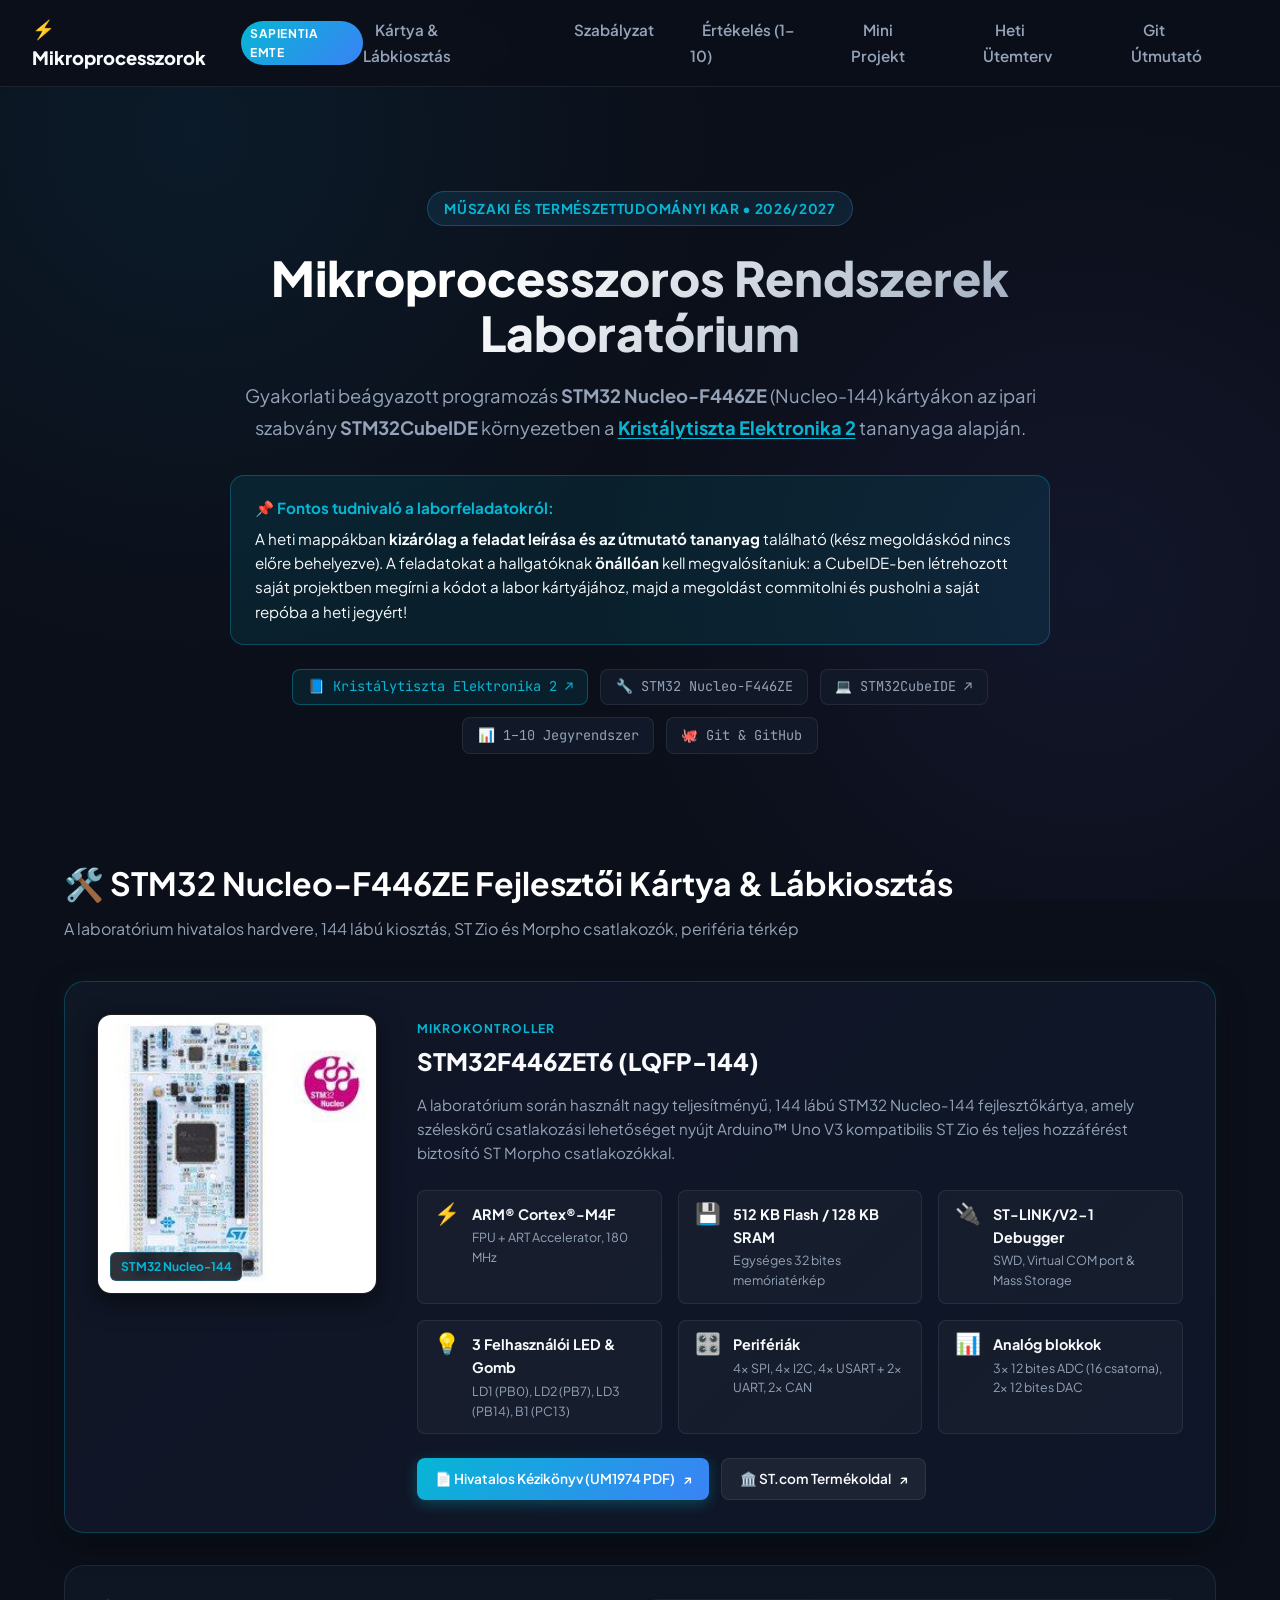
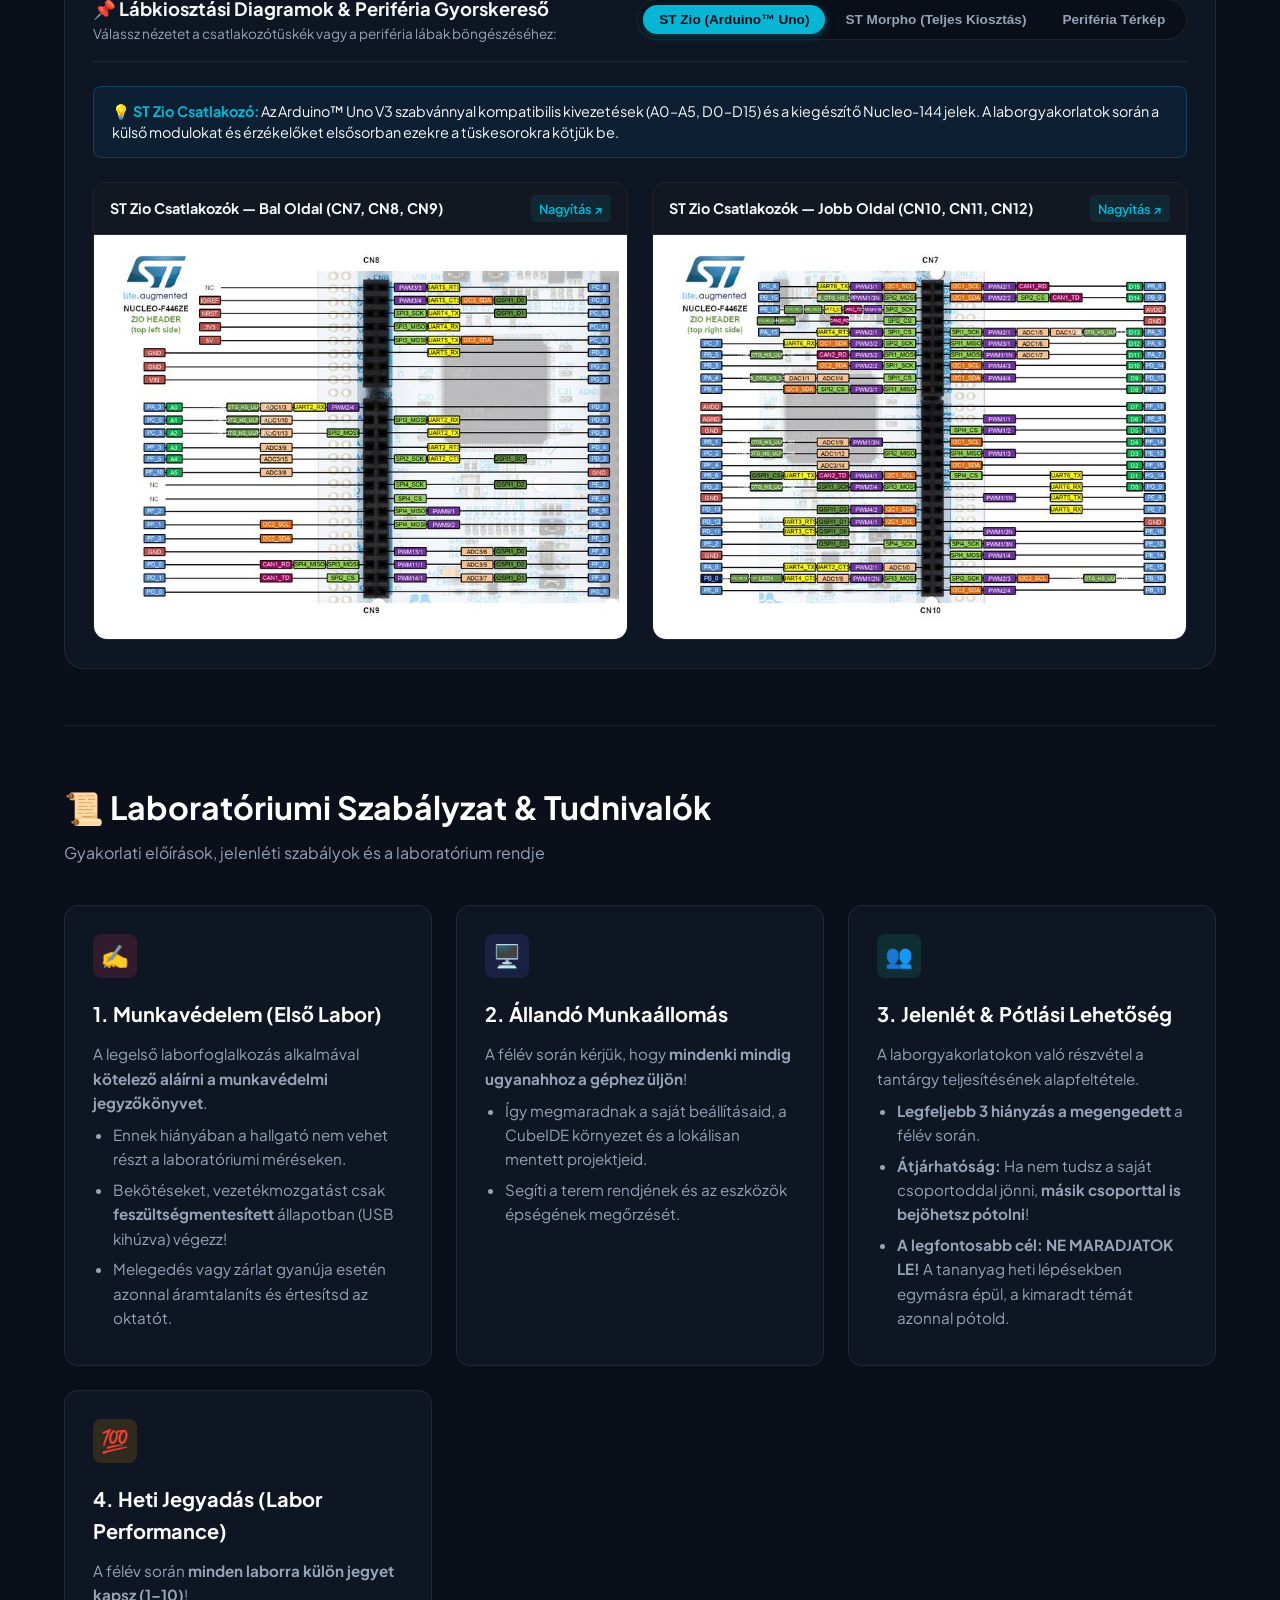
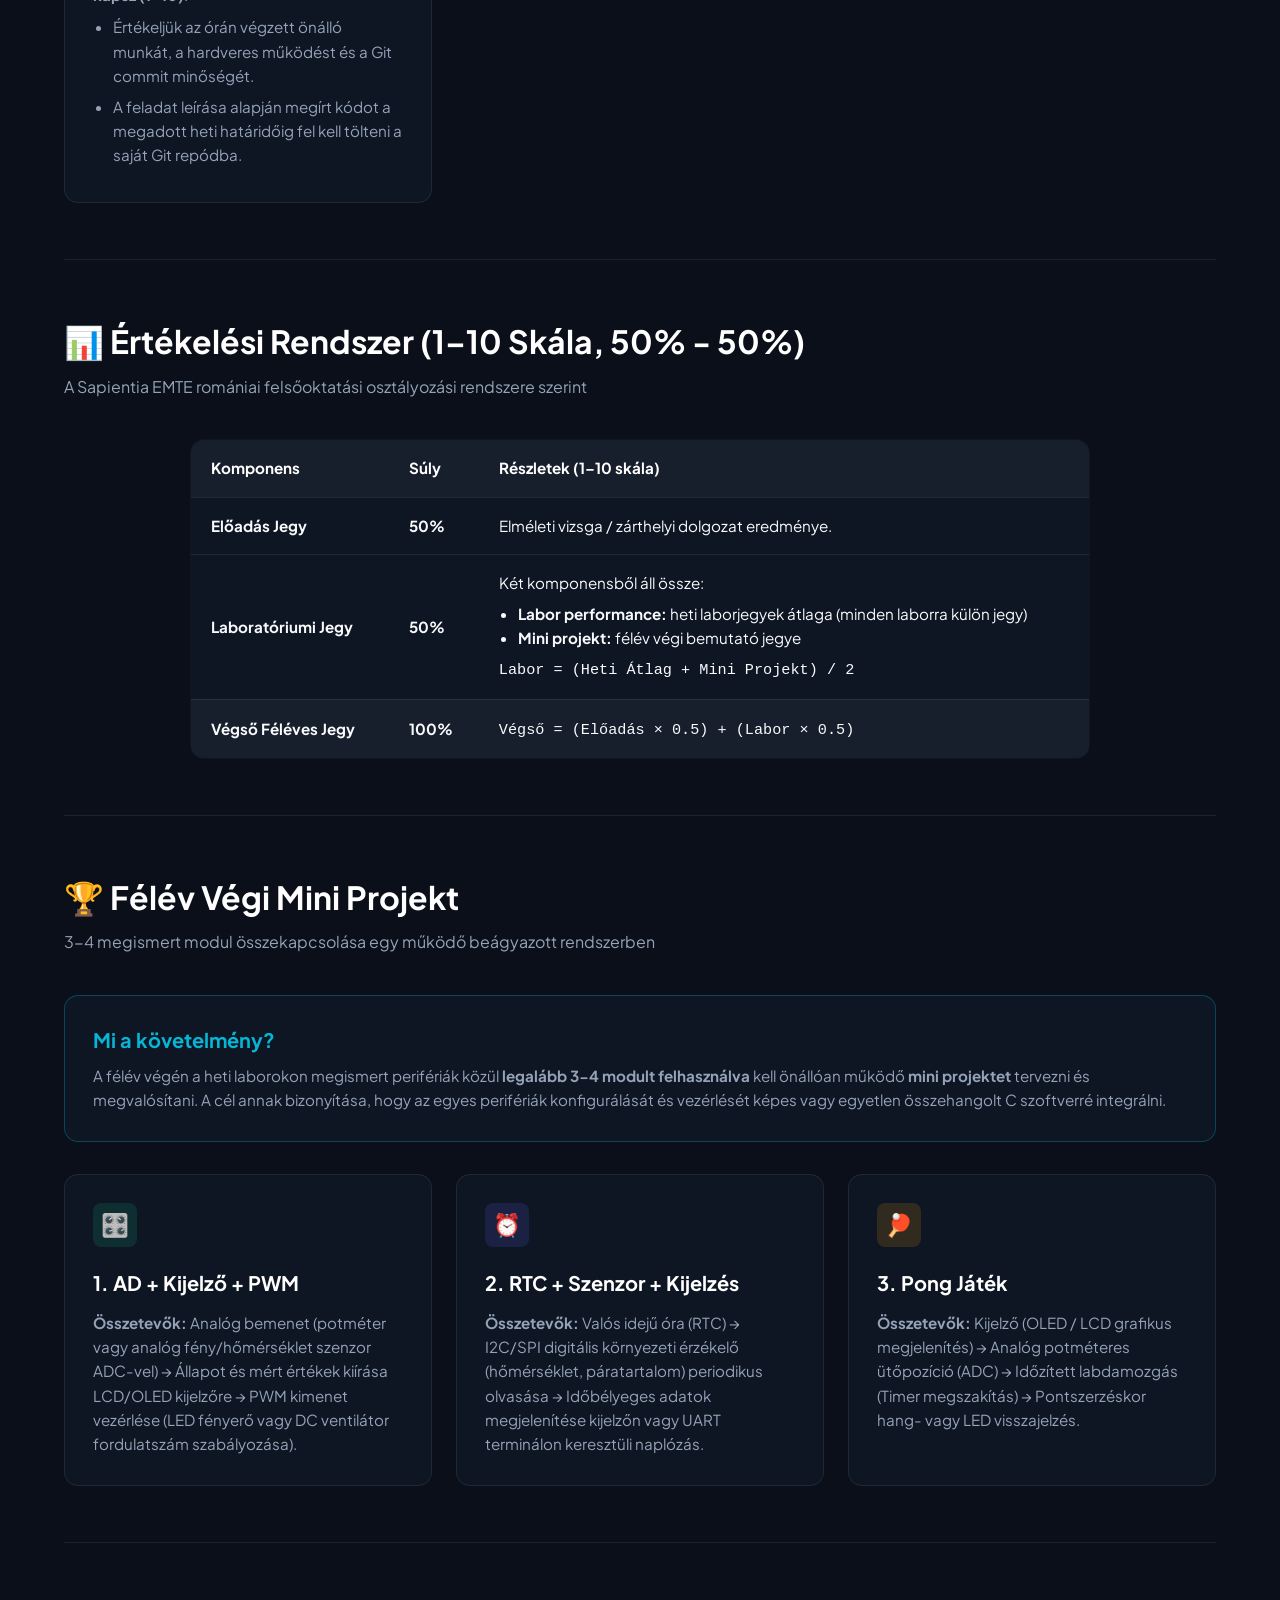
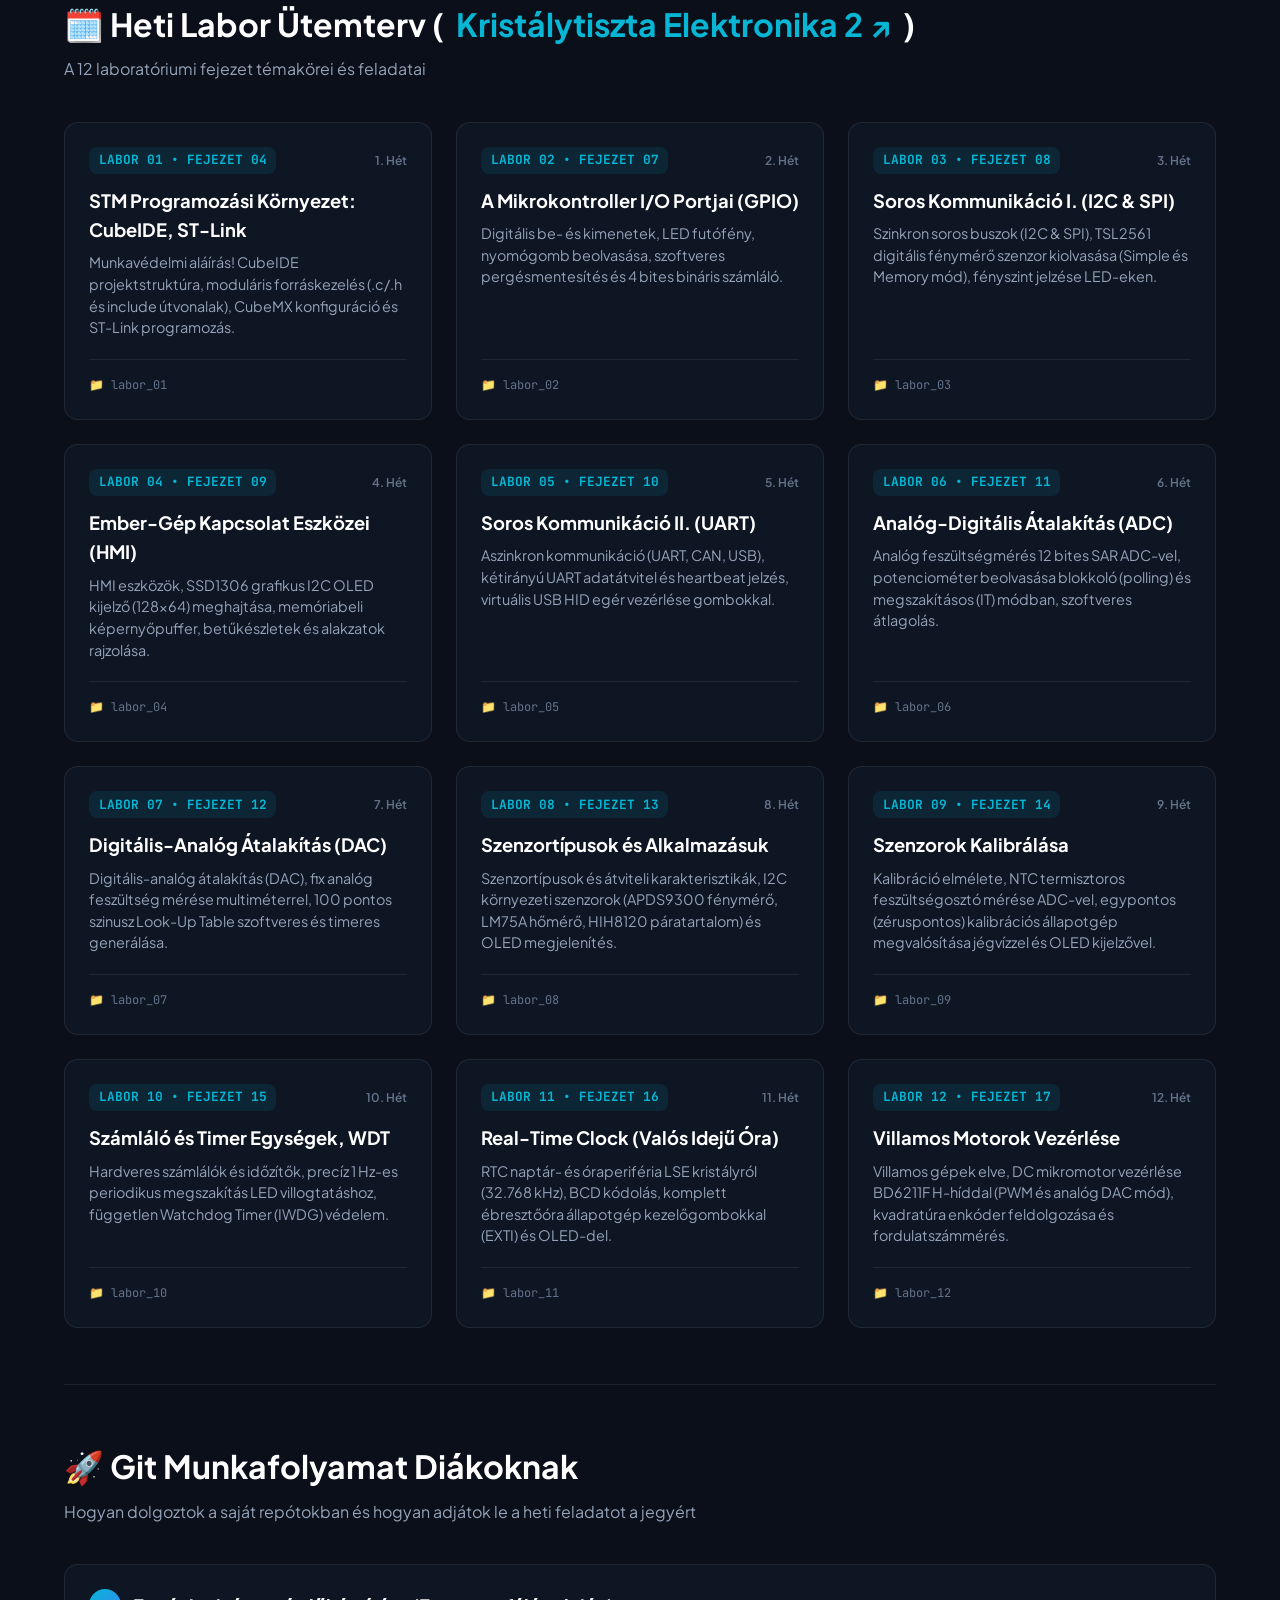
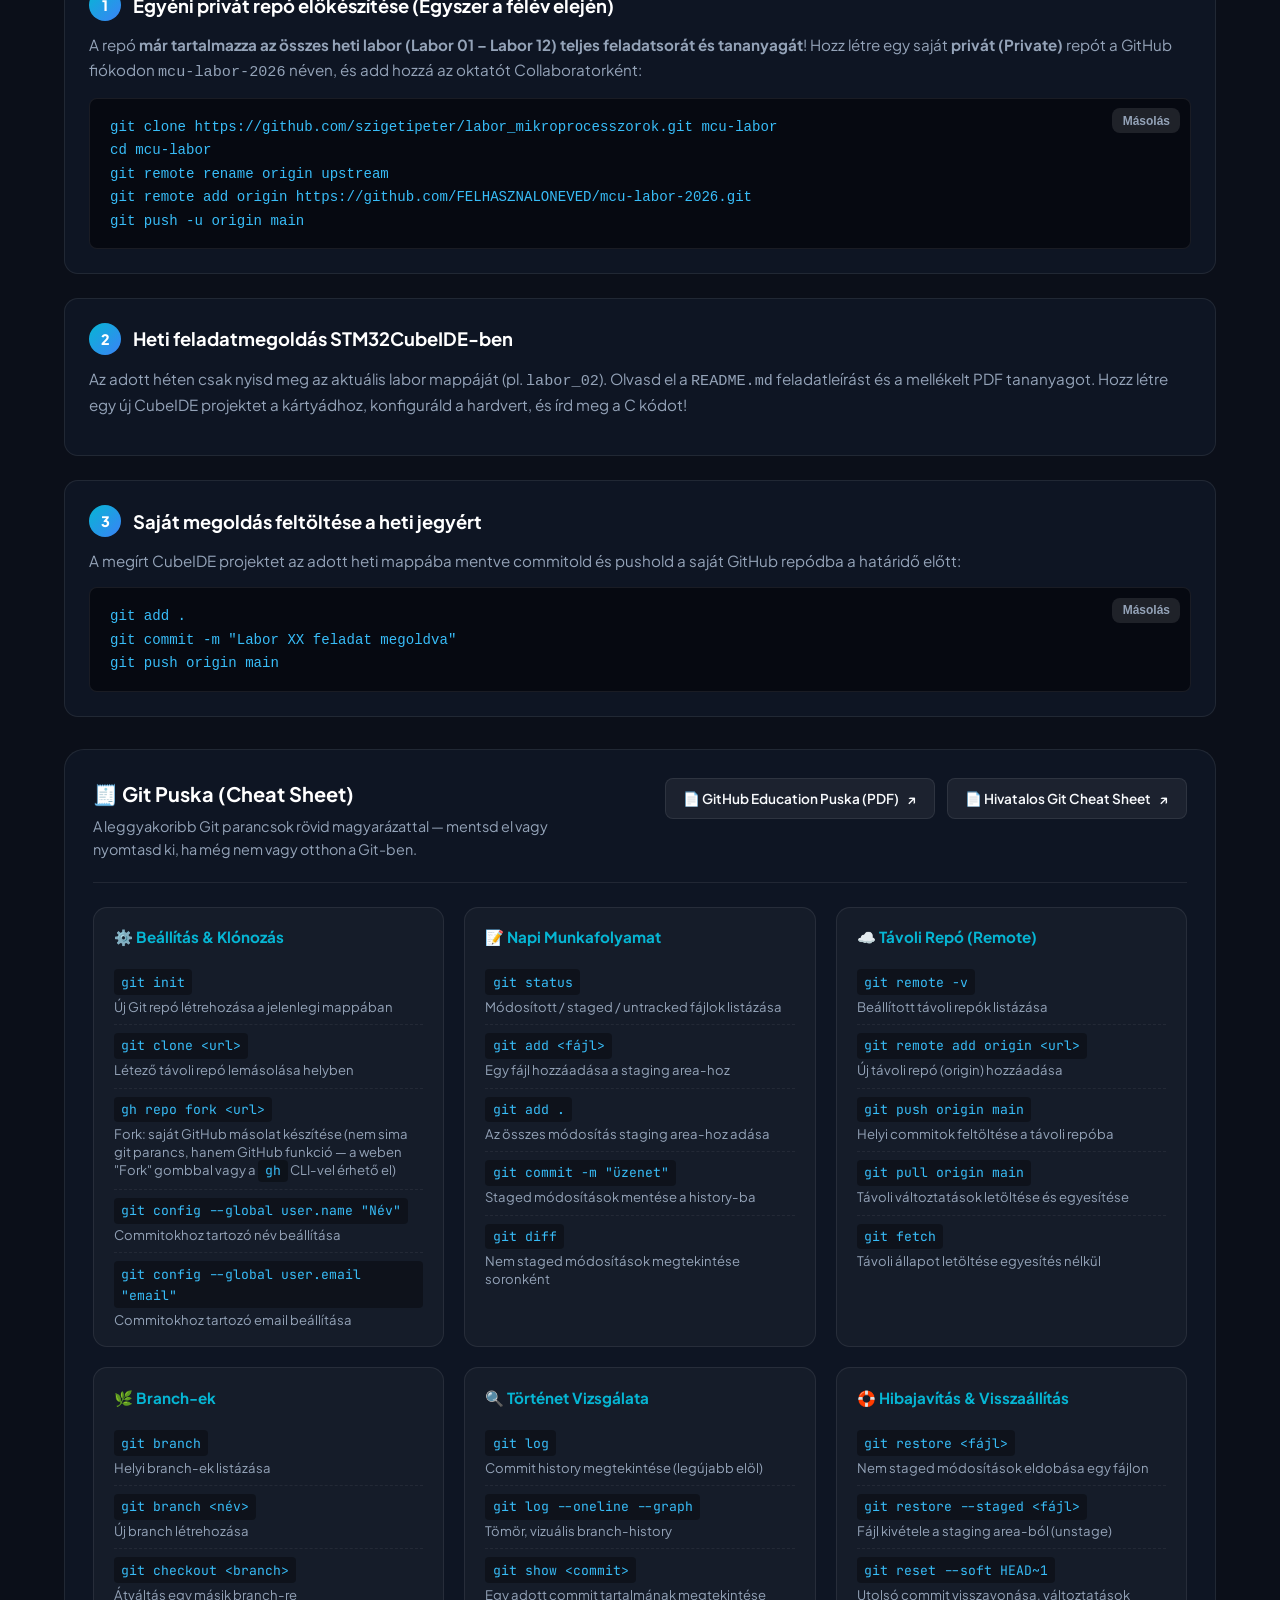
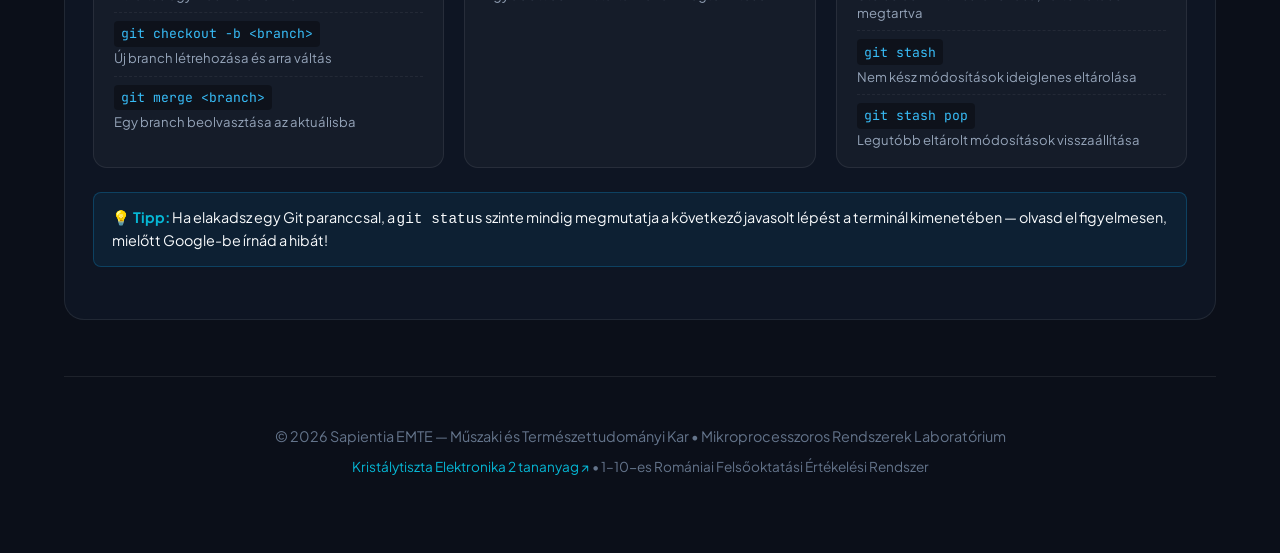
==== commit d966ebd3: "Add github cheat sheet" ====
--- a/docs/index.html
+++ b/docs/index.html
@@ -647,6 +647,90 @@
           </div>
         </div>
       </div>
+
+      <!-- GIT PUSKA / CHEAT SHEET -->
+      <div class="cheatsheet-block">
+        <div class="cheatsheet-header">
+          <div>
+            <h3>🧾 Git Puska (Cheat Sheet)</h3>
+            <p>A leggyakoribb Git parancsok rövid magyarázattal — mentsd el vagy nyomtasd ki, ha még nem vagy otthon a Git-ben.</p>
+          </div>
+          <div class="cheatsheet-links">
+            <a href="https://education.github.com/git-cheat-sheet-education.pdf" target="_blank" rel="noopener noreferrer" class="btn btn-secondary">
+              <span>📄 GitHub Education Puska (PDF)</span>
+              <span class="external-icon">↗</span>
+            </a>
+            <a href="https://git-scm.com/cheat-sheet" target="_blank" rel="noopener noreferrer" class="btn btn-secondary">
+              <span>📄 Hivatalos Git Cheat Sheet</span>
+              <span class="external-icon">↗</span>
+            </a>
+          </div>
+        </div>
+
+        <div class="cheatsheet-grid">
+          <!-- Beállítás / Klónozás -->
+          <div class="cheat-category">
+            <h4>⚙️ Beállítás & Klónozás</h4>
+            <div class="cheat-item"><code>git init</code><span>Új Git repó létrehozása a jelenlegi mappában</span></div>
+            <div class="cheat-item"><code>git clone &lt;url&gt;</code><span>Létező távoli repó lemásolása helyben</span></div>
+            <div class="cheat-item"><code>gh repo fork &lt;url&gt;</code><span>Fork: saját GitHub másolat készítése (nem sima git parancs, hanem GitHub funkció — a weben "Fork" gombbal vagy a <code>gh</code> CLI-vel érhető el)</span></div>
+            <div class="cheat-item"><code>git config --global user.name "Név"</code><span>Commitokhoz tartozó név beállítása</span></div>
+            <div class="cheat-item"><code>git config --global user.email "email"</code><span>Commitokhoz tartozó email beállítása</span></div>
+          </div>
+
+          <!-- Napi munkafolyamat -->
+          <div class="cheat-category">
+            <h4>📝 Napi Munkafolyamat</h4>
+            <div class="cheat-item"><code>git status</code><span>Módosított / staged / untracked fájlok listázása</span></div>
+            <div class="cheat-item"><code>git add &lt;fájl&gt;</code><span>Egy fájl hozzáadása a staging area-hoz</span></div>
+            <div class="cheat-item"><code>git add .</code><span>Az összes módosítás staging area-hoz adása</span></div>
+            <div class="cheat-item"><code>git commit -m "üzenet"</code><span>Staged módosítások mentése a history-ba</span></div>
+            <div class="cheat-item"><code>git diff</code><span>Nem staged módosítások megtekintése soronként</span></div>
+          </div>
+
+          <!-- Távoli repó -->
+          <div class="cheat-category">
+            <h4>☁️ Távoli Repó (Remote)</h4>
+            <div class="cheat-item"><code>git remote -v</code><span>Beállított távoli repók listázása</span></div>
+            <div class="cheat-item"><code>git remote add origin &lt;url&gt;</code><span>Új távoli repó (origin) hozzáadása</span></div>
+            <div class="cheat-item"><code>git push origin main</code><span>Helyi commitok feltöltése a távoli repóba</span></div>
+            <div class="cheat-item"><code>git pull origin main</code><span>Távoli változtatások letöltése és egyesítése</span></div>
+            <div class="cheat-item"><code>git fetch</code><span>Távoli állapot letöltése egyesítés nélkül</span></div>
+          </div>
+
+          <!-- Branch-ek -->
+          <div class="cheat-category">
+            <h4>🌿 Branch-ek</h4>
+            <div class="cheat-item"><code>git branch</code><span>Helyi branch-ek listázása</span></div>
+            <div class="cheat-item"><code>git branch &lt;név&gt;</code><span>Új branch létrehozása</span></div>
+            <div class="cheat-item"><code>git checkout &lt;branch&gt;</code><span>Átváltás egy másik branch-re</span></div>
+            <div class="cheat-item"><code>git checkout -b &lt;branch&gt;</code><span>Új branch létrehozása és arra váltás</span></div>
+            <div class="cheat-item"><code>git merge &lt;branch&gt;</code><span>Egy branch beolvasztása az aktuálisba</span></div>
+          </div>
+
+          <!-- Történet vizsgálata -->
+          <div class="cheat-category">
+            <h4>🔍 Történet Vizsgálata</h4>
+            <div class="cheat-item"><code>git log</code><span>Commit history megtekintése (legújabb elöl)</span></div>
+            <div class="cheat-item"><code>git log --oneline --graph</code><span>Tömör, vizuális branch-history</span></div>
+            <div class="cheat-item"><code>git show &lt;commit&gt;</code><span>Egy adott commit tartalmának megtekintése</span></div>
+          </div>
+
+          <!-- Hibajavítás / Visszaállítás -->
+          <div class="cheat-category">
+            <h4>🛟 Hibajavítás & Visszaállítás</h4>
+            <div class="cheat-item"><code>git restore &lt;fájl&gt;</code><span>Nem staged módosítások eldobása egy fájlon</span></div>
+            <div class="cheat-item"><code>git restore --staged &lt;fájl&gt;</code><span>Fájl kivétele a staging area-ból (unstage)</span></div>
+            <div class="cheat-item"><code>git reset --soft HEAD~1</code><span>Utolsó commit visszavonása, változtatások megtartva</span></div>
+            <div class="cheat-item"><code>git stash</code><span>Nem kész módosítások ideiglenes eltárolása</span></div>
+            <div class="cheat-item"><code>git stash pop</code><span>Legutóbb eltárolt módosítások visszaállítása</span></div>
+          </div>
+        </div>
+
+        <div class="panel-desc-alert" style="margin-top: 1.5rem;">
+          <strong>💡 Tipp:</strong> Ha elakadsz egy Git paranccsal, a <code>git status</code> szinte mindig megmutatja a következő javasolt lépést a terminál kimenetében — olvasd el figyelmesen, mielőtt Google-be írnád a hibát!
+        </div>
+      </div>
     </section>
 
     <!-- FOOTER -->
--- a/docs/style.css
+++ b/docs/style.css
@@ -584,6 +584,100 @@
 .copy-btn.copied {
   background: var(--accent-emerald);
   color: #fff;
+}
+
+/* ================= GIT CHEAT SHEET ================= */
+.cheatsheet-block {
+  margin-top: 2rem;
+  background: var(--bg-card);
+  border: 1px solid var(--border-color);
+  border-radius: var(--radius-lg);
+  padding: 1.75rem;
+}
+
+.cheatsheet-header {
+  display: flex;
+  justify-content: space-between;
+  align-items: flex-start;
+  flex-wrap: wrap;
+  gap: 1rem;
+  margin-bottom: 1.5rem;
+  padding-bottom: 1.25rem;
+  border-bottom: 1px solid var(--border-color);
+}
+
+.cheatsheet-header h3 {
+  font-size: 1.25rem;
+  font-weight: 700;
+  color: #fff;
+  margin-bottom: 0.35rem;
+}
+
+.cheatsheet-header p {
+  color: var(--text-muted);
+  font-size: 0.9rem;
+  max-width: 520px;
+}
+
+.cheatsheet-links {
+  display: flex;
+  flex-wrap: wrap;
+  gap: 0.75rem;
+}
+
+.cheatsheet-grid {
+  display: grid;
+  grid-template-columns: repeat(auto-fit, minmax(300px, 1fr));
+  gap: 1.25rem;
+}
+
+.cheat-category {
+  background: rgba(255, 255, 255, 0.03);
+  border: 1px solid var(--border-color);
+  border-radius: var(--radius-md);
+  padding: 1.1rem 1.25rem;
+  transition: var(--transition);
+}
+
+.cheat-category:hover {
+  border-color: rgba(6, 182, 212, 0.3);
+  background: rgba(255, 255, 255, 0.045);
+}
+
+.cheat-category h4 {
+  font-size: 0.95rem;
+  font-weight: 700;
+  color: var(--accent-cyan);
+  margin-bottom: 0.75rem;
+}
+
+.cheat-item {
+  display: flex;
+  flex-direction: column;
+  gap: 0.15rem;
+  padding: 0.5rem 0;
+  border-bottom: 1px dashed rgba(255, 255, 255, 0.06);
+}
+
+.cheat-item:last-child {
+  border-bottom: none;
+  padding-bottom: 0;
+}
+
+.cheat-item code {
+  font-family: var(--font-mono);
+  font-size: 0.82rem;
+  color: #38bdf8;
+  background: rgba(0, 0, 0, 0.35);
+  padding: 0.15rem 0.45rem;
+  border-radius: 4px;
+  width: fit-content;
+}
+
+.cheat-item span {
+  font-size: 0.82rem;
+  color: var(--text-muted);
+  line-height: 1.4;
 }
 
 /* ================= FOOTER ================= */
